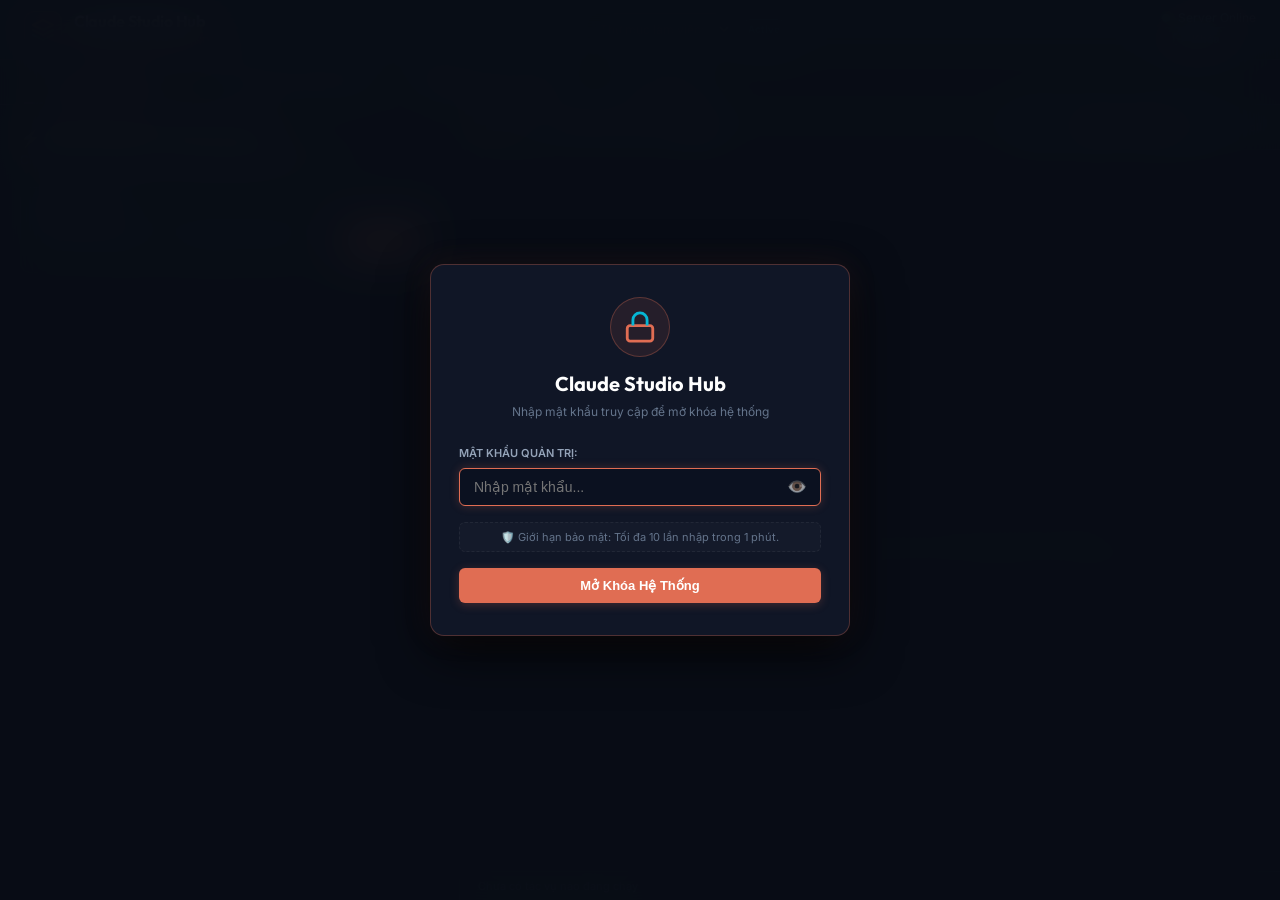
==== templates/index.html @ b56a55cb "feat: initial commit for Claude Studio Hub (Python Warp Web Claude)" ====
<!DOCTYPE html>
<html lang="vi">
<head>
  <meta charset="UTF-8">
  <meta name="viewport" content="width=device-width, initial-scale=1.0">
  <title>Claude SEO & Blog Commander</title>
  <!-- Google Fonts -->
  <link rel="preconnect" href="https://fonts.googleapis.com">
  <link rel="preconnect" href="https://fonts.gstatic.com" crossorigin>
  <link href="https://fonts.googleapis.com/css2?family=Inter:wght@300;400;500;600;700&family=JetBrains+Mono:wght@400;500;600&family=Outfit:wght@500;600;700;800&display=swap" rel="stylesheet">
  <!-- xterm.js CSS -->
  <link rel="stylesheet" href="/static/lib/xterm.css">
  <!-- Main Stylesheet -->
  <link rel="stylesheet" href="/static/styles.css">
</head>
<body>
  <!-- Fullscreen Login Security Overlay -->
  <div id="login-overlay" class="login-overlay">
    <div class="login-card">
      <div class="login-header">
        <div class="login-icon">
          <svg width="34" height="34" viewBox="0 0 24 24" fill="none" stroke="currentColor" stroke-width="2">
            <rect x="3" y="11" width="18" height="11" rx="2" ry="2" stroke="#E06D53"/>
            <path d="M7 11V7a5 5 0 0 1 10 0v4" stroke="#06B6D4"/>
          </svg>
        </div>
        <h2 class="login-title">Claude Studio Hub</h2>
        <p class="login-subtitle">Nhập mật khẩu truy cập để mở khóa hệ thống</p>
      </div>

      <form id="login-form" class="login-form">
        <div class="login-input-group">
          <label for="login-password">Mật khẩu quản trị:</label>
          <div class="password-wrapper">
            <input type="password" id="login-password" placeholder="Nhập mật khẩu..." autocomplete="current-password" required autofocus />
            <button type="button" id="btn-toggle-pwd" class="btn-toggle-pwd" title="Hiện/Ẩn mật khẩu">👁️</button>
          </div>
        </div>

        <div id="login-error-msg" class="login-error-msg" style="display: none;"></div>

        <div class="login-rate-notice">
          🛡️ Giới hạn bảo mật: Tối đa 10 lần nhập trong 1 phút.
        </div>

        <button type="submit" id="btn-submit-login" class="btn btn-primary btn-block">
          <span>Mở Khóa Hệ Thống</span>
        </button>
      </form>
    </div>
  </div>

  <div class="app-layout">
    <!-- Top Navigation Bar -->
    <header class="navbar">
      <div class="nav-brand">
        <div class="brand-icon">
          <svg width="24" height="24" viewBox="0 0 24 24" fill="none" xmlns="http://www.w3.org/2000/svg">
            <path d="M12 2L2 7L12 12L22 7L12 2Z" stroke="#E06D53" stroke-width="2" stroke-linecap="round" stroke-linejoin="round"/>
            <path d="M2 17L12 22L22 17" stroke="#06B6D4" stroke-width="2" stroke-linecap="round" stroke-linejoin="round"/>
            <path d="M2 12L12 17L22 12" stroke="#E06D53" stroke-width="2" stroke-linecap="round" stroke-linejoin="round"/>
          </svg>
        </div>
        <div class="brand-text">
          <span class="brand-title">Claude Studio Hub</span>
          <span class="brand-subtitle">SEO & Blog Commander</span>
        </div>
      </div>

      <div class="nav-center">
        <!-- Directory Selector -->
        <div class="cwd-selector-wrapper">
          <span class="cwd-label">Thư mục làm việc:</span>
          <select id="cwd-select" class="cwd-dropdown" title="Chọn thư mục dự án">
            <!-- Populated dynamically -->
          </select>
          <span id="cwd-badge" class="cwd-badge">Active</span>
        </div>
      </div>

      <div class="nav-right">
        <!-- Server Connection Pulse -->
        <div class="status-indicator">
          <span class="pulse-dot"></span>
          <span class="status-text">Server Online</span>
        </div>
        <button id="btn-logout" class="btn btn-sm btn-secondary" title="Đăng xuất tài khoản">
          <svg width="14" height="14" viewBox="0 0 24 24" fill="none" stroke="currentColor" stroke-width="2">
            <path d="M9 21H5a2 2 0 0 1-2-2V5a2 2 0 0 1 2-2h4"></path>
            <polyline points="16 17 21 12 16 7"></polyline>
            <line x1="21" y1="12" x2="9" y2="12"></line>
          </svg>
          <span>Khóa</span>
        </button>
      </div>
    </header>

    <!-- Main Navigation Tabs -->
    <div class="tabs-header">
      <button class="tab-btn active" data-tab="tab-runner">
        <svg width="18" height="18" viewBox="0 0 24 24" fill="none" stroke="currentColor" stroke-width="2"><polygon points="13 2 3 14 12 14 11 22 21 10 12 10 13 2"></polygon></svg>
        <span>Command Hub</span>
      </button>
      <button class="tab-btn" data-tab="tab-terminal">
        <svg width="18" height="18" viewBox="0 0 24 24" fill="none" stroke="currentColor" stroke-width="2"><polyline points="4 17 10 11 4 5"></polyline><line x1="12" y1="19" x2="20" y2="19"></line></svg>
        <span>Interactive Terminal (PTY)</span>
      </button>
      <button class="tab-btn" data-tab="tab-reports">
        <svg width="18" height="18" viewBox="0 0 24 24" fill="none" stroke="currentColor" stroke-width="2"><path d="M14 2H6a2 2 0 0 0-2 2v16a2 2 0 0 0 2 2h12a2 2 0 0 0 2-2V8z"></path><polyline points="14 2 14 8 20 8"></polyline><line x1="16" y1="13" x2="8" y2="13"></line><line x1="16" y1="17" x2="8" y2="17"></line><polyline points="10 9 9 9 8 9"></polyline></svg>
        <span>Reports & Documents</span>
      </button>
      <button class="tab-btn" data-tab="tab-logs">
        <svg width="18" height="18" viewBox="0 0 24 24" fill="none" stroke="currentColor" stroke-width="2"><path d="M21 15v4a2 2 0 0 1-2 2H5a2 2 0 0 1-2-2v-4"></path><polyline points="7 10 12 15 17 10"></polyline><line x1="12" y1="15" x2="12" y2="3"></line></svg>
        <span>In/Out Logs</span>
      </button>
    </div>

    <!-- Main Workspace Views -->
    <main class="main-content">
      <!-- TAB 1: COMMAND RUNNER & PRESETS -->
      <section id="tab-runner" class="tab-pane active">
        <div class="runner-grid">
          <!-- Left Column: Presets & Custom Command -->
          <div class="presets-panel">
            <div class="panel-header">
              <h3>⚡ Quick Presets (1-Click Actions)</h3>
              <p>Chọn các tác vụ định sẵn cho Claude SEO & Claude Blog</p>
            </div>

            <!-- Custom Command Input -->
            <div class="custom-command-card">
              <label for="custom-cmd-input" class="card-label">Gõ lệnh tùy ý:</label>
              <div class="custom-input-group">
                <input type="text" id="custom-cmd-input" placeholder="Ví dụ: claude -p '/seo:audit https://...' hoặc python3 scripts/..." />
                <button id="btn-run-custom" class="btn btn-primary">
                  <svg width="16" height="16" viewBox="0 0 24 24" fill="none" stroke="currentColor" stroke-width="2"><polygon points="5 3 19 12 5 21 5 3"></polygon></svg>
                  <span>Chạy</span>
                </button>
              </div>
            </div>

            <!-- Presets Accordion / Container -->
            <div id="presets-container" class="presets-container">
              <!-- Populated by JavaScript -->
            </div>
          </div>

          <!-- Right Column: Live Output Console -->
          <div class="console-panel">
            <div class="console-header">
              <div class="console-title">
                <span class="terminal-dot red"></span>
                <span class="terminal-dot yellow"></span>
                <span class="terminal-dot green"></span>
                <span class="console-label">Live Output Console</span>
                <span id="task-status-badge" class="badge badge-idle">IDLE</span>
              </div>
              <div class="console-actions">
                <span id="task-timer" class="task-timer">00:00</span>
                <button id="btn-cancel-task" class="btn btn-sm btn-danger" style="display:none;">Dừng Task</button>
                <button id="btn-copy-console" class="btn btn-sm btn-secondary" title="Sao chép toàn bộ">Copy</button>
                <button id="btn-clear-console" class="btn btn-sm btn-secondary" title="Xóa màn hình">Clear</button>
                <label class="toggle-scroll" title="Tự động cuộn theo log">
                  <input type="checkbox" id="chk-autoscroll" checked>
                  <span>Auto-scroll</span>
                </label>
              </div>
            </div>

            <div id="console-output" class="console-output">
              <div class="console-placeholder">
                <p>🚀 Hệ thống sẵn sàng. Chọn một tác vụ bên trái hoặc gõ lệnh để bắt đầu.</p>
                <p class="text-muted">Toàn bộ Input / Output sẽ được ghi tự động vào file log và hiển thị trực tiếp tại đây.</p>
              </div>
            </div>

            <div class="console-footer">
              <span id="current-task-info" class="task-info-text">Chưa có tác vụ nào đang chạy</span>
              <span id="current-log-file" class="log-file-text"></span>
            </div>
          </div>
        </div>
      </section>

      <!-- TAB 2: INTERACTIVE TERMINAL (PTY) -->
      <section id="tab-terminal" class="tab-pane">
        <div class="terminal-view-wrapper">
          <!-- Terminal Quick Toolbar -->
          <div class="terminal-toolbar">
            <div class="toolbar-group">
              <button class="btn btn-sm btn-tool" id="btn-term-claude">
                <span class="icon">✨</span> Chạy <code>claude</code>
              </button>
              <button class="btn btn-sm btn-tool" id="btn-term-seo-doc">
                <span class="icon">🩺</span> <code>/seo doctor</code>
              </button>
              <button class="btn btn-sm btn-tool" id="btn-term-seo-audit">
                <span class="icon">🔍</span> <code>/seo:audit</code>
              </button>
              <button class="btn btn-sm btn-tool" id="btn-term-blog">
                <span class="icon">📝</span> <code>/blog</code>
              </button>
            </div>
            <div class="toolbar-group">
              <button class="btn btn-sm btn-secondary" id="btn-term-copy" title="Sao chép đoạn bôi đen hoặc toàn bộ terminal">📋 Copy Text</button>
              <button class="btn btn-sm btn-danger" id="btn-term-ctrl-c" title="Gửi ngắt lệnh Ctrl+C">Ctrl+C</button>
              <button class="btn btn-sm btn-secondary" id="btn-term-clear" title="Xóa màn hình Terminal">Clear</button>
              <button class="btn btn-sm btn-secondary" id="btn-term-reconnect" title="Kết nối lại Terminal">Khởi động lại</button>
            </div>
          </div>

          <!-- xterm.js Canvas Container -->
          <div id="terminal-container" class="terminal-container"></div>
        </div>
      </section>

      <!-- TAB 3: REPORTS & DOCUMENTS -->
      <section id="tab-reports" class="tab-pane">
        <div class="reports-layout">
          <!-- Sidebar: List of Reports -->
          <div class="reports-sidebar">
            <div class="sidebar-header">
              <h4>📑 Danh sách Báo cáo</h4>
              <button id="btn-refresh-reports" class="btn btn-sm btn-secondary" title="Tải lại danh sách">Làm mới</button>
            </div>
            <div class="reports-filter">
              <input type="text" id="report-search" placeholder="Tìm theo tên file..." />
            </div>
            <div id="reports-list" class="reports-list">
              <!-- Populated by JavaScript -->
            </div>
          </div>

          <!-- Main: Markdown Document Viewer -->
          <div class="report-viewer-panel">
            <div class="report-viewer-header">
              <div class="report-meta">
                <span id="report-view-title" class="report-title">Chọn một file báo cáo để xem</span>
                <span id="report-view-path" class="report-path"></span>
              </div>
              <div class="report-actions">
                <button id="btn-toggle-raw" class="btn btn-sm btn-secondary" style="display:none;">Xem mã Markdown thô</button>
                <button id="btn-copy-report" class="btn btn-sm btn-secondary" style="display:none;">Copy nội dung</button>
              </div>
            </div>
            <div id="report-view-body" class="report-view-body">
              <div class="viewer-placeholder">
                <p>👈 Hãy chọn một báo cáo Markdown từ danh sách bên trái để đọc nội dung được định dạng chuẩn.</p>
              </div>
            </div>
          </div>
        </div>
      </section>

      <!-- TAB 4: IN/OUT LOGS -->
      <section id="tab-logs" class="tab-pane">
        <div class="logs-panel">
          <div class="logs-header">
            <div>
              <h3>📜 Lịch sử Log In/Out</h3>
              <p>Tất cả câu lệnh, phiên làm việc terminal và task chạy ngầm đều được ghi lại đầy đủ</p>
            </div>
            <div class="logs-filter-group">
              <input type="text" id="log-search-input" placeholder="Lọc theo tên log..." />
              <button id="btn-refresh-logs" class="btn btn-secondary">Làm mới</button>
            </div>
          </div>

          <div class="table-responsive">
            <table class="logs-table">
              <thead>
                <tr>
                  <th>Tên file Log</th>
                  <th>Loại phiên</th>
                  <th>Thời gian</th>
                  <th>Dung lượng</th>
                  <th style="text-align: right;">Hành động</th>
                </tr>
              </thead>
              <tbody id="logs-table-body">
                <!-- Populated by JavaScript -->
              </tbody>
            </table>
          </div>
        </div>
      </section>
    </main>
  </div>

  <!-- Modal View Full Log -->
  <div id="log-modal" class="modal-overlay">
    <div class="modal-container">
      <div class="modal-header">
        <div class="modal-title-group">
          <h4 id="modal-log-title">Chi tiết Log</h4>
          <span id="modal-log-meta" class="text-muted"></span>
        </div>
        <div class="modal-actions">
          <a id="modal-download-btn" href="#" class="btn btn-sm btn-primary" download>Tải file</a>
          <button id="modal-close-btn" class="btn btn-sm btn-secondary">Đóng</button>
        </div>
      </div>
      <div class="modal-body">
        <pre id="modal-log-content" class="log-pre-viewer"></pre>
      </div>
    </div>
  </div>

  <!-- Vendor Scripts -->
  <script src="/static/lib/xterm.js"></script>
  <script src="/static/lib/xterm-addon-fit.js"></script>
  <script src="/static/lib/marked.min.js"></script>

  <!-- Application Logic -->
  <script src="/static/app.js"></script>
</body>
</html>
---- static/lib/xterm.css ----
/**
 * Copyright (c) 2014 The xterm.js authors. All rights reserved.
 * Copyright (c) 2012-2013, Christopher Jeffrey (MIT License)
 * https://github.com/chjj/term.js
 * @license MIT
 *
 * Permission is hereby granted, free of charge, to any person obtaining a copy
 * of this software and associated documentation files (the "Software"), to deal
 * in the Software without restriction, including without limitation the rights
 * to use, copy, modify, merge, publish, distribute, sublicense, and/or sell
 * copies of the Software, and to permit persons to whom the Software is
 * furnished to do so, subject to the following conditions:
 *
 * The above copyright notice and this permission notice shall be included in
 * all copies or substantial portions of the Software.
 *
 * THE SOFTWARE IS PROVIDED "AS IS", WITHOUT WARRANTY OF ANY KIND, EXPRESS OR
 * IMPLIED, INCLUDING BUT NOT LIMITED TO THE WARRANTIES OF MERCHANTABILITY,
 * FITNESS FOR A PARTICULAR PURPOSE AND NONINFRINGEMENT. IN NO EVENT SHALL THE
 * AUTHORS OR COPYRIGHT HOLDERS BE LIABLE FOR ANY CLAIM, DAMAGES OR OTHER
 * LIABILITY, WHETHER IN AN ACTION OF CONTRACT, TORT OR OTHERWISE, ARISING FROM,
 * OUT OF OR IN CONNECTION WITH THE SOFTWARE OR THE USE OR OTHER DEALINGS IN
 * THE SOFTWARE.
 *
 * Originally forked from (with the author's permission):
 *   Fabrice Bellard's javascript vt100 for jslinux:
 *   http://bellard.org/jslinux/
 *   Copyright (c) 2011 Fabrice Bellard
 *   The original design remains. The terminal itself
 *   has been extended to include xterm CSI codes, among
 *   other features.
 */

/**
 *  Default styles for xterm.js
 */

.xterm {
    cursor: text;
    position: relative;
    user-select: none;
    -ms-user-select: none;
    -webkit-user-select: none;
}

.xterm.focus,
.xterm:focus {
    outline: none;
}

.xterm .xterm-helpers {
    position: absolute;
    top: 0;
    /**
     * The z-index of the helpers must be higher than the canvases in order for
     * IMEs to appear on top.
     */
    z-index: 5;
}

.xterm .xterm-helper-textarea {
    padding: 0;
    border: 0;
    margin: 0;
    /* Move textarea out of the screen to the far left, so that the cursor is not visible */
    position: absolute;
    opacity: 0;
    left: -9999em;
    top: 0;
    width: 0;
    height: 0;
    z-index: -5;
    /** Prevent wrapping so the IME appears against the textarea at the correct position */
    white-space: nowrap;
    overflow: hidden;
    resize: none;
}

.xterm .composition-view {
    /* TODO: Composition position got messed up somewhere */
    background: #000;
    color: #FFF;
    display: none;
    position: absolute;
    white-space: nowrap;
    z-index: 1;
}

.xterm .composition-view.active {
    display: block;
}

.xterm .xterm-viewport {
    /* On OS X this is required in order for the scroll bar to appear fully opaque */
    background-color: #000;
    overflow-y: scroll;
    cursor: default;
    position: absolute;
    right: 0;
    left: 0;
    top: 0;
    bottom: 0;
}

.xterm .xterm-screen {
    position: relative;
}

.xterm .xterm-screen canvas {
    position: absolute;
    left: 0;
    top: 0;
}

.xterm .xterm-scroll-area {
    visibility: hidden;
}

.xterm-char-measure-element {
    display: inline-block;
    visibility: hidden;
    position: absolute;
    top: 0;
    left: -9999em;
    line-height: normal;
}

.xterm.enable-mouse-events {
    /* When mouse events are enabled (eg. tmux), revert to the standard pointer cursor */
    cursor: default;
}

.xterm.xterm-cursor-pointer,
.xterm .xterm-cursor-pointer {
    cursor: pointer;
}

.xterm.column-select.focus {
    /* Column selection mode */
    cursor: crosshair;
}

.xterm .xterm-accessibility,
.xterm .xterm-message {
    position: absolute;
    left: 0;
    top: 0;
    bottom: 0;
    right: 0;
    z-index: 10;
    color: transparent;
    pointer-events: none;
}

.xterm .live-region {
    position: absolute;
    left: -9999px;
    width: 1px;
    height: 1px;
    overflow: hidden;
}

.xterm-dim {
    /* Dim should not apply to background, so the opacity of the foreground color is applied
     * explicitly in the generated class and reset to 1 here */
    opacity: 1 !important;
}

.xterm-underline-1 { text-decoration: underline; }
.xterm-underline-2 { text-decoration: double underline; }
.xterm-underline-3 { text-decoration: wavy underline; }
.xterm-underline-4 { text-decoration: dotted underline; }
.xterm-underline-5 { text-decoration: dashed underline; }

.xterm-overline {
    text-decoration: overline;
}

.xterm-overline.xterm-underline-1 { text-decoration: overline underline; }
.xterm-overline.xterm-underline-2 { text-decoration: overline double underline; }
.xterm-overline.xterm-underline-3 { text-decoration: overline wavy underline; }
.xterm-overline.xterm-underline-4 { text-decoration: overline dotted underline; }
.xterm-overline.xterm-underline-5 { text-decoration: overline dashed underline; }

.xterm-strikethrough {
    text-decoration: line-through;
}

.xterm-screen .xterm-decoration-container .xterm-decoration {
	z-index: 6;
	position: absolute;
}

.xterm-screen .xterm-decoration-container .xterm-decoration.xterm-decoration-top-layer {
	z-index: 7;
}

.xterm-decoration-overview-ruler {
    z-index: 8;
    position: absolute;
    top: 0;
    right: 0;
    pointer-events: none;
}

.xterm-decoration-top {
    z-index: 2;
    position: relative;
}
---- static/styles.css ----
/* ==========================================================================
   Claude Studio Hub - Modern Dark Cyber-Terracotta Theme
   ========================================================================== */

:root {
  --bg-primary: #090D16;
  --bg-secondary: #0F172A;
  --bg-card: rgba(17, 24, 39, 0.75);
  --bg-card-hover: rgba(30, 41, 59, 0.85);
  --bg-input: #0B1120;
  
  --border-subtle: rgba(255, 255, 255, 0.08);
  --border-focus: #E06D53;
  --border-cyan: rgba(6, 182, 212, 0.3);

  --text-main: #F1F5F9;
  --text-secondary: #94A3B8;
  --text-muted: #64748B;

  --accent-claude: #E06D53;
  --accent-claude-glow: rgba(224, 109, 83, 0.25);
  --accent-cyan: #06B6D4;
  --accent-emerald: #10B981;
  --accent-amber: #F59E0B;
  --accent-rose: #EF4444;

  --font-sans: 'Inter', -apple-system, BlinkMacSystemFont, 'Segoe UI', Roboto, sans-serif;
  --font-heading: 'Outfit', sans-serif;
  --font-mono: 'JetBrains Mono', 'Fira Code', monospace;
  --radius-sm: 6px;
  --radius-md: 10px;
  --radius-lg: 14px;
}

* {
  box-sizing: border-box;
  margin: 0;
  padding: 0;
}

body {
  background-color: var(--bg-primary);
  color: var(--text-main);
  font-family: var(--font-sans);
  font-size: 14px;
  line-height: 1.5;
  min-height: 100vh;
  overflow-x: hidden;
  background-image: 
    radial-gradient(circle at 15% 10%, rgba(224, 109, 83, 0.06) 0%, transparent 40%),
    radial-gradient(circle at 85% 85%, rgba(6, 182, 212, 0.05) 0%, transparent 45%);
}

/* Custom Scrollbar */
::-webkit-scrollbar {
  width: 7px;
  height: 7px;
}
::-webkit-scrollbar-track {
  background: rgba(0, 0, 0, 0.2);
}
::-webkit-scrollbar-thumb {
  background: rgba(255, 255, 255, 0.15);
  border-radius: 4px;
}
::-webkit-scrollbar-thumb:hover {
  background: var(--accent-claude);
}

.app-layout {
  display: flex;
  flex-direction: column;
  height: 100vh;
  overflow: hidden;
}

/* Navbar */
.navbar {
  display: flex;
  align-items: center;
  justify-content: space-between;
  padding: 10px 24px;
  background: rgba(15, 23, 42, 0.85);
  backdrop-filter: blur(16px);
  border-bottom: 1px solid var(--border-subtle);
  height: 60px;
}

.nav-brand {
  display: flex;
  align-items: center;
  gap: 12px;
}

.brand-icon {
  display: flex;
  align-items: center;
  justify-content: center;
  width: 38px;
  height: 38px;
  background: rgba(224, 109, 83, 0.1);
  border: 1px solid rgba(224, 109, 83, 0.3);
  border-radius: var(--radius-md);
}

.brand-title {
  display: block;
  font-family: var(--font-heading);
  font-size: 16px;
  font-weight: 700;
  letter-spacing: -0.02em;
  background: linear-gradient(135deg, #FFF 0%, #CBD5E1 100%);
  -webkit-background-clip: text;
  background-clip: text;
  -webkit-text-fill-color: transparent;
}

.brand-subtitle {
  display: block;
  font-size: 11px;
  color: var(--accent-claude);
  font-weight: 600;
  text-transform: uppercase;
  letter-spacing: 0.05em;
}

.nav-center {
  display: flex;
  align-items: center;
}

.cwd-selector-wrapper {
  display: flex;
  align-items: center;
  gap: 8px;
  background: var(--bg-input);
  border: 1px solid var(--border-subtle);
  padding: 5px 12px;
  border-radius: var(--radius-md);
}

.cwd-label {
  font-size: 12px;
  color: var(--text-muted);
}

.cwd-dropdown {
  background: transparent;
  color: var(--text-main);
  border: none;
  font-size: 13px;
  font-weight: 500;
  outline: none;
  cursor: pointer;
}

.cwd-dropdown option {
  background: #0F172A;
  color: #FFF;
}

.cwd-badge {
  font-size: 10px;
  padding: 2px 7px;
  border-radius: 20px;
  background: rgba(6, 182, 212, 0.15);
  color: var(--accent-cyan);
  border: 1px solid var(--border-cyan);
  font-weight: 600;
}

.status-indicator {
  display: flex;
  align-items: center;
  gap: 8px;
  font-size: 12px;
  color: var(--text-secondary);
}

.pulse-dot {
  width: 8px;
  height: 8px;
  background-color: var(--accent-emerald);
  border-radius: 50%;
  box-shadow: 0 0 10px var(--accent-emerald);
  animation: pulse 2s infinite;
}

@keyframes pulse {
  0% { transform: scale(0.95); box-shadow: 0 0 0 0 rgba(16, 185, 129, 0.7); }
  70% { transform: scale(1); box-shadow: 0 0 0 6px rgba(16, 185, 129, 0); }
  100% { transform: scale(0.95); box-shadow: 0 0 0 0 rgba(16, 185, 129, 0); }
}

/* Navigation Tabs */
.tabs-header {
  display: flex;
  background: rgba(11, 17, 32, 0.95);
  border-bottom: 1px solid var(--border-subtle);
  padding: 0 24px;
  gap: 6px;
}

.tab-btn {
  display: flex;
  align-items: center;
  gap: 8px;
  background: transparent;
  border: none;
  color: var(--text-secondary);
  padding: 12px 18px;
  font-size: 13px;
  font-weight: 500;
  cursor: pointer;
  border-bottom: 2px solid transparent;
  transition: all 0.2s ease;
}

.tab-btn:hover {
  color: var(--text-main);
  background: rgba(255, 255, 255, 0.03);
}

.tab-btn.active {
  color: var(--accent-claude);
  border-bottom-color: var(--accent-claude);
  background: rgba(224, 109, 83, 0.05);
  font-weight: 600;
}

/* Content Area */
.main-content {
  flex: 1;
  overflow: hidden;
  position: relative;
}

.tab-pane {
  display: none;
  height: 100%;
  overflow: hidden;
}

.tab-pane.active {
  display: flex;
  flex-direction: column;
}

/* ==========================================================================
   TAB 1: COMMAND RUNNER
   ========================================================================== */
.runner-grid {
  display: grid;
  grid-template-columns: 460px 1fr;
  height: 100%;
  overflow: hidden;
}

.presets-panel {
  border-right: 1px solid var(--border-subtle);
  padding: 20px;
  overflow-y: auto;
  display: flex;
  flex-direction: column;
  gap: 18px;
  background: rgba(11, 17, 32, 0.6);
}

.panel-header h3 {
  font-family: var(--font-heading);
  font-size: 17px;
  font-weight: 600;
}

.panel-header p {
  color: var(--text-muted);
  font-size: 12px;
}

/* Custom Command Box */
.custom-command-card {
  background: var(--bg-card);
  border: 1px solid var(--border-subtle);
  padding: 14px;
  border-radius: var(--radius-md);
  box-shadow: 0 4px 20px rgba(0, 0, 0, 0.2);
}

.card-label {
  display: block;
  font-size: 11px;
  font-weight: 600;
  color: var(--text-secondary);
  margin-bottom: 6px;
  text-transform: uppercase;
}

.custom-input-group {
  display: flex;
  gap: 8px;
}

.custom-input-group input {
  flex: 1;
  background: var(--bg-input);
  border: 1px solid var(--border-subtle);
  border-radius: var(--radius-sm);
  color: #FFF;
  padding: 8px 12px;
  font-family: var(--font-mono);
  font-size: 12px;
  outline: none;
}

.custom-input-group input:focus {
  border-color: var(--accent-claude);
}

/* Presets Category & Cards */
.category-block {
  margin-bottom: 14px;
}

.category-title {
  display: flex;
  align-items: center;
  gap: 8px;
  font-size: 12px;
  font-weight: 700;
  color: var(--accent-cyan);
  text-transform: uppercase;
  letter-spacing: 0.05em;
  margin-bottom: 10px;
  padding-bottom: 4px;
  border-bottom: 1px dashed rgba(255, 255, 255, 0.1);
}

.preset-card {
  background: var(--bg-card);
  border: 1px solid var(--border-subtle);
  border-radius: var(--radius-md);
  padding: 14px;
  margin-bottom: 10px;
  transition: all 0.2s ease;
}

.preset-card:hover {
  background: var(--bg-card-hover);
  border-color: rgba(224, 109, 83, 0.3);
  transform: translateY(-1px);
}

.preset-header {
  display: flex;
  justify-content: space-between;
  align-items: flex-start;
  margin-bottom: 6px;
}

.preset-title {
  font-size: 13px;
  font-weight: 600;
  color: var(--text-main);
}

.preset-desc {
  font-size: 11px;
  color: var(--text-muted);
  margin-bottom: 10px;
  line-height: 1.4;
}

.preset-cmd-preview {
  font-family: var(--font-mono);
  font-size: 11px;
  color: #CBD5E1;
  background: rgba(0, 0, 0, 0.35);
  padding: 4px 8px;
  border-radius: 4px;
  margin-bottom: 10px;
  word-break: break-all;
}

.preset-args {
  display: flex;
  flex-direction: column;
  gap: 8px;
  margin-bottom: 10px;
}

.arg-field label {
  display: block;
  font-size: 11px;
  color: var(--text-secondary);
  margin-bottom: 3px;
}

.arg-field input {
  width: 100%;
  background: var(--bg-input);
  border: 1px solid var(--border-subtle);
  border-radius: var(--radius-sm);
  color: #FFF;
  padding: 6px 10px;
  font-size: 12px;
  font-family: var(--font-mono);
  outline: none;
}

.arg-field input:focus {
  border-color: var(--accent-cyan);
}

/* Console Panel */
.console-panel {
  display: flex;
  flex-direction: column;
  height: 100%;
  background: #080D1A;
  overflow: hidden;
}

.console-header {
  display: flex;
  align-items: center;
  justify-content: space-between;
  padding: 10px 18px;
  background: #0D1424;
  border-bottom: 1px solid var(--border-subtle);
}

.console-title {
  display: flex;
  align-items: center;
  gap: 8px;
}

.terminal-dot {
  width: 10px;
  height: 10px;
  border-radius: 50%;
}
.terminal-dot.red { background: #FF5F56; }
.terminal-dot.yellow { background: #FFBD2E; }
.terminal-dot.green { background: #27C93F; }

.console-label {
  font-family: var(--font-mono);
  font-size: 12px;
  font-weight: 600;
  color: #94A3B8;
  margin-left: 4px;
}

.console-actions {
  display: flex;
  align-items: center;
  gap: 8px;
}

.task-timer {
  font-family: var(--font-mono);
  font-size: 12px;
  color: var(--accent-cyan);
  background: rgba(6, 182, 212, 0.1);
  padding: 3px 8px;
  border-radius: 4px;
}

.toggle-scroll {
  display: flex;
  align-items: center;
  gap: 5px;
  font-size: 11px;
  color: var(--text-muted);
  cursor: pointer;
}

.console-output {
  flex: 1;
  padding: 16px;
  font-family: var(--font-mono);
  font-size: 12px;
  color: #E2E8F0;
  overflow-y: auto;
  white-space: pre-wrap;
  word-break: break-all;
  line-height: 1.6;
}

.console-placeholder {
  display: flex;
  flex-direction: column;
  align-items: center;
  justify-content: center;
  height: 100%;
  color: var(--text-muted);
  text-align: center;
  gap: 8px;
}

.console-footer {
  display: flex;
  align-items: center;
  justify-content: space-between;
  padding: 6px 18px;
  background: #0B1120;
  border-top: 1px solid var(--border-subtle);
  font-size: 11px;
  color: var(--text-muted);
}

.log-file-text {
  color: var(--accent-claude);
  font-family: var(--font-mono);
}

/* ==========================================================================
   TAB 2: INTERACTIVE TERMINAL (PTY)
   ========================================================================== */
.terminal-view-wrapper {
  display: flex;
  flex-direction: column;
  height: 100%;
  background: #000;
}

.terminal-toolbar {
  display: flex;
  align-items: center;
  justify-content: space-between;
  padding: 8px 16px;
  background: #111827;
  border-bottom: 1px solid var(--border-subtle);
}

.toolbar-group {
  display: flex;
  align-items: center;
  gap: 8px;
}

.btn-tool {
  background: rgba(255, 255, 255, 0.05);
  border: 1px solid var(--border-subtle);
  color: var(--text-main);
  padding: 4px 10px;
  font-size: 12px;
  border-radius: var(--radius-sm);
  cursor: pointer;
  display: flex;
  align-items: center;
  gap: 6px;
  transition: all 0.15s ease;
}

.btn-tool:hover {
  background: rgba(224, 109, 83, 0.15);
  border-color: var(--accent-claude);
}

.btn-tool code {
  color: var(--accent-cyan);
  font-family: var(--font-mono);
}

.terminal-container {
  flex: 1;
  padding: 10px;
  overflow: hidden;
  background: #000;
}

/* ==========================================================================
   TAB 3: REPORTS & DOCUMENTS VIEWER
   ========================================================================== */
.reports-layout {
  display: grid;
  grid-template-columns: 360px 1fr;
  height: 100%;
  overflow: hidden;
}

.reports-sidebar {
  border-right: 1px solid var(--border-subtle);
  display: flex;
  flex-direction: column;
  background: rgba(11, 17, 32, 0.6);
}

.sidebar-header {
  display: flex;
  align-items: center;
  justify-content: space-between;
  padding: 16px;
  border-bottom: 1px solid var(--border-subtle);
}

.sidebar-header h4 {
  font-size: 14px;
  font-weight: 600;
}

.reports-filter {
  padding: 10px 16px;
  border-bottom: 1px solid var(--border-subtle);
}

.reports-filter input {
  width: 100%;
  background: var(--bg-input);
  border: 1px solid var(--border-subtle);
  border-radius: var(--radius-sm);
  color: #FFF;
  padding: 6px 10px;
  font-size: 12px;
  outline: none;
}

.reports-list {
  flex: 1;
  overflow-y: auto;
  padding: 10px;
}

.report-item {
  display: flex;
  flex-direction: column;
  padding: 10px 12px;
  border-radius: var(--radius-sm);
  cursor: pointer;
  border: 1px solid transparent;
  margin-bottom: 4px;
  transition: all 0.15s ease;
}

.report-item:hover {
  background: rgba(255, 255, 255, 0.04);
}

.report-item.active {
  background: rgba(224, 109, 83, 0.12);
  border-color: rgba(224, 109, 83, 0.4);
}

.report-item-title {
  font-weight: 600;
  font-size: 13px;
  color: #FFF;
  word-break: break-all;
}

.report-item-meta {
  display: flex;
  justify-content: space-between;
  font-size: 11px;
  color: var(--text-muted);
  margin-top: 4px;
}

.report-viewer-panel {
  display: flex;
  flex-direction: column;
  height: 100%;
  background: #0B1120;
  overflow: hidden;
}

.report-viewer-header {
  display: flex;
  align-items: center;
  justify-content: space-between;
  padding: 12px 20px;
  background: #0F172A;
  border-bottom: 1px solid var(--border-subtle);
}

.report-title {
  font-size: 14px;
  font-weight: 600;
  color: #FFF;
  display: block;
}

.report-path {
  font-size: 11px;
  color: var(--text-muted);
  font-family: var(--font-mono);
}

.report-actions {
  display: flex;
  gap: 8px;
}

.report-view-body {
  flex: 1;
  padding: 28px 36px;
  overflow-y: auto;
  color: #CBD5E1;
  line-height: 1.7;
}

/* Markdown Typography */
.report-view-body h1, .report-view-body h2, .report-view-body h3 {
  color: #FFF;
  font-family: var(--font-heading);
  margin-top: 24px;
  margin-bottom: 12px;
}

.report-view-body h1 {
  font-size: 24px;
  border-bottom: 1px solid rgba(255, 255, 255, 0.1);
  padding-bottom: 8px;
  color: var(--accent-claude);
}

.report-view-body h2 {
  font-size: 19px;
  border-bottom: 1px dashed rgba(255, 255, 255, 0.08);
  padding-bottom: 6px;
}

.report-view-body h3 {
  font-size: 16px;
  color: var(--accent-cyan);
}

.report-view-body p {
  margin-bottom: 14px;
}

.report-view-body ul, .report-view-body ol {
  margin-left: 20px;
  margin-bottom: 14px;
}

.report-view-body li {
  margin-bottom: 4px;
}

.report-view-body table {
  width: 100%;
  border-collapse: collapse;
  margin: 16px 0;
  font-size: 13px;
}

.report-view-body th, .report-view-body td {
  border: 1px solid var(--border-subtle);
  padding: 8px 12px;
  text-align: left;
}

.report-view-body th {
  background: rgba(255, 255, 255, 0.05);
  font-weight: 600;
  color: #FFF;
}

.report-view-body pre {
  background: #000;
  padding: 14px;
  border-radius: var(--radius-sm);
  border: 1px solid var(--border-subtle);
  font-family: var(--font-mono);
  font-size: 12px;
  overflow-x: auto;
  margin: 14px 0;
}

.report-view-body code {
  font-family: var(--font-mono);
  background: rgba(255, 255, 255, 0.08);
  padding: 2px 5px;
  border-radius: 4px;
  font-size: 12px;
  color: var(--accent-cyan);
}

/* ==========================================================================
   TAB 4: IN/OUT LOGS
   ========================================================================== */
.logs-panel {
  padding: 24px;
  overflow-y: auto;
  height: 100%;
}

.logs-header {
  display: flex;
  align-items: center;
  justify-content: space-between;
  margin-bottom: 20px;
}

.logs-header h3 {
  font-family: var(--font-heading);
  font-size: 18px;
  font-weight: 700;
}

.logs-header p {
  color: var(--text-muted);
  font-size: 12px;
}

.logs-filter-group {
  display: flex;
  gap: 10px;
}

.logs-filter-group input {
  background: var(--bg-input);
  border: 1px solid var(--border-subtle);
  border-radius: var(--radius-sm);
  color: #FFF;
  padding: 7px 12px;
  font-size: 12px;
  width: 240px;
  outline: none;
}

.table-responsive {
  background: var(--bg-card);
  border: 1px solid var(--border-subtle);
  border-radius: var(--radius-md);
  overflow: hidden;
}

.logs-table {
  width: 100%;
  border-collapse: collapse;
  text-align: left;
  font-size: 13px;
}

.logs-table th {
  background: rgba(255, 255, 255, 0.03);
  padding: 12px 16px;
  font-weight: 600;
  color: var(--text-secondary);
  border-bottom: 1px solid var(--border-subtle);
}

.logs-table td {
  padding: 12px 16px;
  border-bottom: 1px solid rgba(255, 255, 255, 0.04);
  color: var(--text-main);
}

.logs-table tr:hover td {
  background: rgba(255, 255, 255, 0.02);
}

/* Buttons & Badges */
.btn {
  display: inline-flex;
  align-items: center;
  justify-content: center;
  gap: 6px;
  font-size: 12px;
  font-weight: 600;
  padding: 7px 14px;
  border-radius: var(--radius-sm);
  border: none;
  cursor: pointer;
  transition: all 0.15s ease;
  text-decoration: none;
}

.btn-primary {
  background: var(--accent-claude);
  color: #FFF;
  box-shadow: 0 2px 10px var(--accent-claude-glow);
}
.btn-primary:hover {
  background: #E87A63;
  transform: translateY(-1px);
}

.btn-secondary {
  background: rgba(255, 255, 255, 0.08);
  color: var(--text-main);
  border: 1px solid var(--border-subtle);
}
.btn-secondary:hover {
  background: rgba(255, 255, 255, 0.14);
}

.btn-danger {
  background: rgba(239, 68, 68, 0.15);
  color: #F87171;
  border: 1px solid rgba(239, 68, 68, 0.3);
}
.btn-danger:hover {
  background: var(--accent-rose);
  color: #FFF;
}

.btn-sm {
  padding: 4px 9px;
  font-size: 11px;
}

.badge {
  font-size: 10px;
  font-weight: 700;
  text-transform: uppercase;
  padding: 2px 8px;
  border-radius: 20px;
  letter-spacing: 0.03em;
}

.badge-idle {
  background: rgba(148, 163, 184, 0.15);
  color: #94A3B8;
  border: 1px solid rgba(148, 163, 184, 0.3);
}

.badge-running {
  background: rgba(245, 158, 11, 0.15);
  color: var(--accent-amber);
  border: 1px solid rgba(245, 158, 11, 0.4);
  animation: pulse 1.5s infinite;
}

.badge-completed {
  background: rgba(16, 185, 129, 0.15);
  color: var(--accent-emerald);
  border: 1px solid rgba(16, 185, 129, 0.4);
}

.badge-failed {
  background: rgba(239, 68, 68, 0.15);
  color: var(--accent-rose);
  border: 1px solid rgba(239, 68, 68, 0.4);
}

.badge-task {
  background: rgba(6, 182, 212, 0.12);
  color: var(--accent-cyan);
  border: 1px solid var(--border-cyan);
}

.badge-terminal {
  background: rgba(224, 109, 83, 0.12);
  color: var(--accent-claude);
  border: 1px solid rgba(224, 109, 83, 0.3);
}

/* Modal */
.modal-overlay {
  display: none;
  position: fixed;
  inset: 0;
  background: rgba(0, 0, 0, 0.7);
  backdrop-filter: blur(6px);
  z-index: 1000;
  align-items: center;
  justify-content: center;
}

.modal-overlay.active {
  display: flex;
}

.modal-container {
  background: #0F172A;
  border: 1px solid var(--border-subtle);
  border-radius: var(--radius-lg);
  width: 85%;
  max-width: 900px;
  height: 80vh;
  display: flex;
  flex-direction: column;
  box-shadow: 0 10px 40px rgba(0, 0, 0, 0.6);
  overflow: hidden;
}

.modal-header {
  display: flex;
  align-items: center;
  justify-content: space-between;
  padding: 16px 20px;
  border-bottom: 1px solid var(--border-subtle);
  background: #111A2E;
}

.modal-header h4 {
  font-size: 15px;
  font-weight: 600;
  color: #FFF;
}

.modal-actions {
  display: flex;
  gap: 8px;
}

.modal-body {
  flex: 1;
  padding: 16px;
  overflow: auto;
  background: #060A12;
}

.log-pre-viewer {
  font-family: var(--font-mono);
  font-size: 12px;
  color: #CBD5E1;
  white-space: pre-wrap;
  word-break: break-all;
  line-height: 1.5;
}

/* ==========================================================================
   LOGIN SECURITY OVERLAY
   ========================================================================== */
.login-overlay {
  display: none;
  position: fixed;
  inset: 0;
  background: rgba(9, 13, 22, 0.95);
  backdrop-filter: blur(20px);
  z-index: 9999;
  align-items: center;
  justify-content: center;
  animation: fadeIn 0.25s ease;
}

.login-overlay.active {
  display: flex;
}

.login-card {
  width: 90%;
  max-width: 420px;
  background: rgba(17, 24, 39, 0.95);
  border: 1px solid rgba(224, 109, 83, 0.3);
  box-shadow: 0 15px 50px rgba(0, 0, 0, 0.8), 0 0 30px rgba(224, 109, 83, 0.1);
  border-radius: var(--radius-lg);
  padding: 32px 28px;
  display: flex;
  flex-direction: column;
}

.login-header {
  text-align: center;
  margin-bottom: 24px;
}

.login-icon {
  display: inline-flex;
  align-items: center;
  justify-content: center;
  width: 60px;
  height: 60px;
  border-radius: 50%;
  background: rgba(224, 109, 83, 0.1);
  border: 1px solid rgba(224, 109, 83, 0.3);
  margin-bottom: 12px;
}

.login-title {
  font-family: var(--font-heading);
  font-size: 20px;
  font-weight: 700;
  color: #FFF;
  margin-bottom: 4px;
}

.login-subtitle {
  font-size: 12px;
  color: var(--text-muted);
}

.login-form {
  display: flex;
  flex-direction: column;
  gap: 16px;
}

.login-input-group label {
  display: block;
  font-size: 11px;
  font-weight: 600;
  text-transform: uppercase;
  color: var(--text-secondary);
  margin-bottom: 6px;
}

.password-wrapper {
  position: relative;
  display: flex;
  align-items: center;
}

.password-wrapper input {
  width: 100%;
  background: var(--bg-input);
  border: 1px solid var(--border-subtle);
  border-radius: var(--radius-sm);
  color: #FFF;
  padding: 10px 42px 10px 14px;
  font-size: 14px;
  outline: none;
  transition: all 0.2s ease;
}

.password-wrapper input:focus {
  border-color: var(--accent-claude);
  box-shadow: 0 0 10px var(--accent-claude-glow);
}

.btn-toggle-pwd {
  position: absolute;
  right: 10px;
  background: none;
  border: none;
  cursor: pointer;
  font-size: 16px;
  padding: 4px;
  opacity: 0.6;
  transition: opacity 0.15s;
}

.btn-toggle-pwd:hover {
  opacity: 1;
}

.login-error-msg {
  background: rgba(239, 68, 68, 0.15);
  border: 1px solid rgba(239, 68, 68, 0.4);
  color: #FCA5A5;
  padding: 10px 12px;
  border-radius: var(--radius-sm);
  font-size: 12px;
  line-height: 1.4;
  animation: shake 0.3s ease;
}

.login-rate-notice {
  font-size: 11px;
  color: var(--text-muted);
  text-align: center;
  background: rgba(255, 255, 255, 0.02);
  padding: 6px;
  border-radius: var(--radius-sm);
  border: 1px dashed rgba(255, 255, 255, 0.06);
}

.btn-block {
  width: 100%;
  padding: 10px 16px;
  font-size: 13px;
}

@keyframes shake {
  0%, 100% { transform: translateX(0); }
  25% { transform: translateX(-6px); }
  75% { transform: translateX(6px); }
}

@keyframes fadeIn {
  from { opacity: 0; }
  to { opacity: 1; }
}
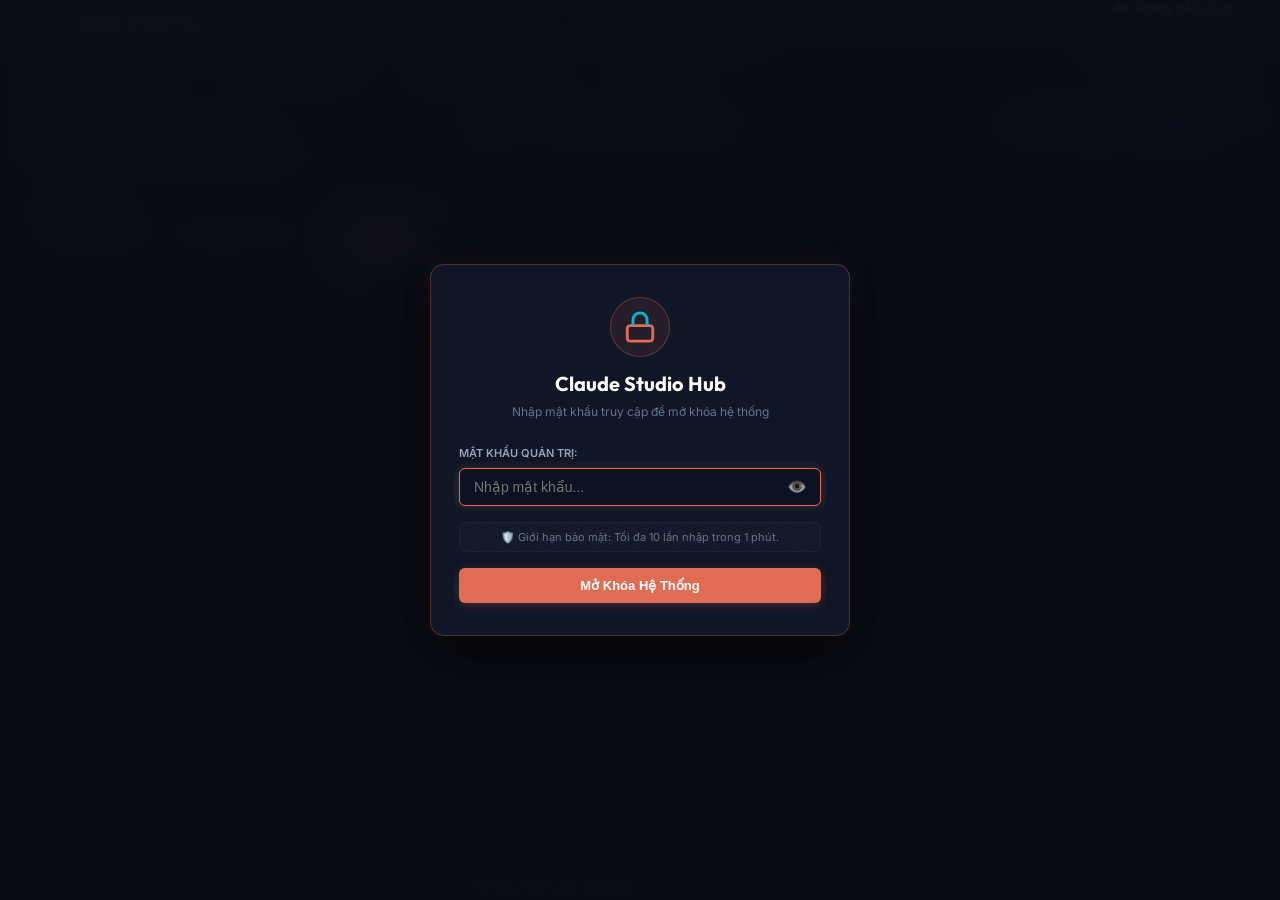
==== commit 5e890990: "feat: Add Keyword Pro & Claude Ads support, plus 25% collapsible 4-tool guide sidebar" ====
--- a/templates/index.html
+++ b/templates/index.html
@@ -79,6 +79,46 @@
       </div>
 
       <div class="nav-right">
+        <!-- Guide Selector Menu -->
+        <div class="guide-menu-container">
+          <button id="btn-guide-menu" class="btn btn-sm btn-guide" title="Xem hướng dẫn sử dụng 4 công cụ (25% màn hình)">
+            <span class="guide-btn-icon">📖</span>
+            <span class="guide-btn-text">Hướng Dẫn Lệnh</span>
+            <span class="guide-chevron">▾</span>
+          </button>
+          <div id="guide-dropdown" class="guide-dropdown" style="display: none;">
+            <div class="guide-dropdown-header">Chọn công cụ tra cứu lệnh:</div>
+            <div class="guide-dropdown-item" data-tool="seo">
+              <span class="guide-item-icon">🔍</span>
+              <div class="guide-item-text">
+                <div class="guide-item-title">Claude SEO</div>
+                <div class="guide-item-desc">Audit, Page, Technical, Schema, GEO, DataForSEO, Firecrawl</div>
+              </div>
+            </div>
+            <div class="guide-dropdown-item" data-tool="blog">
+              <span class="guide-item-icon">📝</span>
+              <div class="guide-item-text">
+                <div class="guide-item-title">Claude Blog</div>
+                <div class="guide-item-desc">Viết bài, kiểm định 5-gate, Content Brief, Topic Cluster</div>
+              </div>
+            </div>
+            <div class="guide-dropdown-item" data-tool="ads">
+              <span class="guide-item-icon">📢</span>
+              <div class="guide-item-text">
+                <div class="guide-item-title">Claude Ads</div>
+                <div class="guide-item-desc">Audit tài khoản, kế hoạch quảng cáo, Google, Meta, Ngân sách</div>
+              </div>
+            </div>
+            <div class="guide-dropdown-item" data-tool="keyword">
+              <span class="guide-item-icon">🔑</span>
+              <div class="guide-item-text">
+                <div class="guide-item-title">Keyword Pro</div>
+                <div class="guide-item-desc">Bàn làm việc nghiên cứu từ khóa, DataForSEO, API, PostgreSQL</div>
+              </div>
+            </div>
+          </div>
+        </div>
+
         <!-- Server Connection Pulse -->
         <div class="status-indicator">
           <span class="pulse-dot"></span>
@@ -97,26 +137,38 @@
 
     <!-- Main Navigation Tabs -->
     <div class="tabs-header">
-      <button class="tab-btn active" data-tab="tab-runner">
-        <svg width="18" height="18" viewBox="0 0 24 24" fill="none" stroke="currentColor" stroke-width="2"><polygon points="13 2 3 14 12 14 11 22 21 10 12 10 13 2"></polygon></svg>
-        <span>Command Hub</span>
-      </button>
-      <button class="tab-btn" data-tab="tab-terminal">
-        <svg width="18" height="18" viewBox="0 0 24 24" fill="none" stroke="currentColor" stroke-width="2"><polyline points="4 17 10 11 4 5"></polyline><line x1="12" y1="19" x2="20" y2="19"></line></svg>
-        <span>Interactive Terminal (PTY)</span>
-      </button>
-      <button class="tab-btn" data-tab="tab-reports">
-        <svg width="18" height="18" viewBox="0 0 24 24" fill="none" stroke="currentColor" stroke-width="2"><path d="M14 2H6a2 2 0 0 0-2 2v16a2 2 0 0 0 2 2h12a2 2 0 0 0 2-2V8z"></path><polyline points="14 2 14 8 20 8"></polyline><line x1="16" y1="13" x2="8" y2="13"></line><line x1="16" y1="17" x2="8" y2="17"></line><polyline points="10 9 9 9 8 9"></polyline></svg>
-        <span>Reports & Documents</span>
-      </button>
-      <button class="tab-btn" data-tab="tab-logs">
-        <svg width="18" height="18" viewBox="0 0 24 24" fill="none" stroke="currentColor" stroke-width="2"><path d="M21 15v4a2 2 0 0 1-2 2H5a2 2 0 0 1-2-2v-4"></path><polyline points="7 10 12 15 17 10"></polyline><line x1="12" y1="15" x2="12" y2="3"></line></svg>
-        <span>In/Out Logs</span>
-      </button>
+      <div class="tabs-nav-group">
+        <button class="tab-btn active" data-tab="tab-runner">
+          <svg width="18" height="18" viewBox="0 0 24 24" fill="none" stroke="currentColor" stroke-width="2"><polygon points="13 2 3 14 12 14 11 22 21 10 12 10 13 2"></polygon></svg>
+          <span>Command Hub</span>
+        </button>
+        <button class="tab-btn" data-tab="tab-terminal">
+          <svg width="18" height="18" viewBox="0 0 24 24" fill="none" stroke="currentColor" stroke-width="2"><polyline points="4 17 10 11 4 5"></polyline><line x1="12" y1="19" x2="20" y2="19"></line></svg>
+          <span>Interactive Terminal (PTY)</span>
+        </button>
+        <button class="tab-btn" data-tab="tab-reports">
+          <svg width="18" height="18" viewBox="0 0 24 24" fill="none" stroke="currentColor" stroke-width="2"><path d="M14 2H6a2 2 0 0 0-2 2v16a2 2 0 0 0 2 2h12a2 2 0 0 0 2-2V8z"></path><polyline points="14 2 14 8 20 8"></polyline><line x1="16" y1="13" x2="8" y2="13"></line><line x1="16" y1="17" x2="8" y2="17"></line><polyline points="10 9 9 9 8 9"></polyline></svg>
+          <span>Reports & Documents</span>
+        </button>
+        <button class="tab-btn" data-tab="tab-logs">
+          <svg width="18" height="18" viewBox="0 0 24 24" fill="none" stroke="currentColor" stroke-width="2"><path d="M21 15v4a2 2 0 0 1-2 2H5a2 2 0 0 1-2-2v-4"></path><polyline points="7 10 12 15 17 10"></polyline><line x1="12" y1="15" x2="12" y2="3"></line></svg>
+          <span>In/Out Logs</span>
+        </button>
+      </div>
+
+      <!-- Quick Guide Toggle in Tab Header -->
+      <div class="tabs-actions">
+        <button id="btn-toggle-guide-panel" class="btn-guide-pill" title="Bật/Tắt hướng dẫn lệnh (chiếm 25% màn hình)">
+          <span class="icon">📖</span>
+          <span>Tra cứu câu lệnh</span>
+          <span id="guide-active-badge" class="badge-guide-active" style="display: none;">Đang mở</span>
+        </button>
+      </div>
     </div>
 
-    <!-- Main Workspace Views -->
-    <main class="main-content">
+    <!-- Main Workspace Views with Collapsible 25% Guide Sidebar -->
+    <div class="workspace-wrapper">
+      <main class="main-content">
       <!-- TAB 1: COMMAND RUNNER & PRESETS -->
       <section id="tab-runner" class="tab-pane active">
         <div class="runner-grid">
@@ -195,10 +247,16 @@
                 <span class="icon">🩺</span> <code>/seo doctor</code>
               </button>
               <button class="btn btn-sm btn-tool" id="btn-term-seo-audit">
-                <span class="icon">🔍</span> <code>/seo:audit</code>
+                <span class="icon">🔍</span> <code>/seo audit</code>
               </button>
               <button class="btn btn-sm btn-tool" id="btn-term-blog">
                 <span class="icon">📝</span> <code>/blog</code>
+              </button>
+              <button class="btn btn-sm btn-tool" id="btn-term-ads">
+                <span class="icon">📢</span> <code>/ads</code>
+              </button>
+              <button class="btn btn-sm btn-tool" id="btn-term-kwp">
+                <span class="icon">🔑</span> <code>keywordpro</code>
               </button>
             </div>
             <div class="toolbar-group">
@@ -285,7 +343,47 @@
         </div>
       </section>
     </main>
-  </div>
+
+    <!-- Right 25% Guide Sidebar Panel (Hidden by default, shown when tool is selected) -->
+    <aside id="guide-sidebar" class="guide-sidebar" style="display: none;">
+      <div class="guide-sidebar-header">
+        <div class="guide-header-title">
+          <span id="guide-tool-icon" class="guide-tool-icon">🔍</span>
+          <div class="guide-header-text">
+            <h3 id="guide-tool-name" class="guide-tool-name">Claude SEO</h3>
+            <span id="guide-tool-badge" class="badge-guide-tag">26 Commands</span>
+          </div>
+        </div>
+        <button id="btn-close-guide" class="btn-icon-close" title="Đóng bảng hướng dẫn">✕</button>
+      </div>
+
+      <div class="guide-selector-pills">
+        <button class="guide-pill active" data-tool="seo">🔍 Claude SEO</button>
+        <button class="guide-pill" data-tool="blog">📝 Claude Blog</button>
+        <button class="guide-pill" data-tool="ads">📢 Claude Ads</button>
+        <button class="guide-pill" data-tool="keyword">🔑 Keyword Pro</button>
+      </div>
+
+      <div class="guide-search-box">
+        <span class="search-icon">🔍</span>
+        <input type="text" id="guide-search-input" placeholder="Tìm câu lệnh, giải thích..." />
+        <button id="btn-clear-guide-search" class="btn-clear-search" style="display: none;">✕</button>
+      </div>
+
+      <div class="guide-summary-card" id="guide-tool-summary">
+        <!-- Populated by JS -->
+      </div>
+
+      <div id="guide-commands-list" class="guide-commands-list">
+        <!-- Populated dynamically by JS -->
+      </div>
+
+      <div class="guide-sidebar-footer">
+        <span class="guide-footer-tip">💡 Bấm <strong>⚡ Chèn</strong> để đưa lệnh vào ô chạy, hoặc <strong>📋 Copy</strong></span>
+      </div>
+    </aside>
+  </div> <!-- Close .workspace-wrapper -->
+  </div> <!-- Close .app-layout -->
 
   <!-- Modal View Full Log -->
   <div id="log-modal" class="modal-overlay">
--- a/static/styles.css
+++ b/static/styles.css
@@ -195,10 +195,23 @@
 /* Navigation Tabs */
 .tabs-header {
   display: flex;
+  align-items: center;
+  justify-content: space-between;
   background: rgba(11, 17, 32, 0.95);
   border-bottom: 1px solid var(--border-subtle);
-  padding: 0 24px;
+  padding: 0 20px;
+  gap: 12px;
+}
+
+.tabs-nav-group {
+  display: flex;
   gap: 6px;
+}
+
+.tabs-actions {
+  display: flex;
+  align-items: center;
+  gap: 10px;
 }
 
 .tab-btn {
@@ -228,11 +241,22 @@
   font-weight: 600;
 }
 
-/* Content Area */
+/* Workspace Wrapper & Main Content */
+.workspace-wrapper {
+  display: flex;
+  flex: 1;
+  height: calc(100vh - 105px);
+  overflow: hidden;
+  position: relative;
+}
+
 .main-content {
   flex: 1;
+  min-width: 0;
+  height: 100%;
   overflow: hidden;
   position: relative;
+  transition: width 0.25s cubic-bezier(0.16, 1, 0.3, 1);
 }
 
 .tab-pane {
@@ -1168,3 +1192,477 @@
   to { opacity: 1; }
 }
 
+/* ==========================================================================
+   Tool Guide Menu & Right 25% Sidebar
+   ========================================================================== */
+
+/* Navbar Guide Dropdown */
+.guide-menu-container {
+  position: relative;
+  display: inline-block;
+}
+
+.btn-guide {
+  display: flex;
+  align-items: center;
+  gap: 6px;
+  background: linear-gradient(135deg, rgba(224, 109, 83, 0.15) 0%, rgba(6, 182, 212, 0.15) 100%);
+  border: 1px solid rgba(224, 109, 83, 0.35);
+  color: var(--text-main);
+  padding: 6px 12px;
+  border-radius: var(--radius-md);
+  font-size: 12px;
+  font-weight: 600;
+  cursor: pointer;
+  transition: all 0.2s cubic-bezier(0.16, 1, 0.3, 1);
+}
+
+.btn-guide:hover {
+  background: linear-gradient(135deg, rgba(224, 109, 83, 0.25) 0%, rgba(6, 182, 212, 0.25) 100%);
+  border-color: var(--accent-claude);
+  box-shadow: 0 0 12px var(--accent-claude-glow);
+  transform: translateY(-1px);
+}
+
+.guide-chevron {
+  font-size: 11px;
+  opacity: 0.7;
+  transition: transform 0.2s ease;
+}
+
+.guide-menu-container.open .guide-chevron {
+  transform: rotate(180deg);
+}
+
+.guide-dropdown {
+  position: absolute;
+  top: calc(100% + 8px);
+  right: 0;
+  width: 320px;
+  background: rgba(15, 23, 42, 0.96);
+  backdrop-filter: blur(20px);
+  border: 1px solid rgba(255, 255, 255, 0.12);
+  border-radius: var(--radius-lg);
+  padding: 8px;
+  box-shadow: 0 16px 36px rgba(0, 0, 0, 0.5);
+  z-index: 100;
+  animation: fadeIn 0.15s ease;
+}
+
+.guide-dropdown-header {
+  font-size: 11px;
+  text-transform: uppercase;
+  letter-spacing: 0.05em;
+  color: var(--text-muted);
+  padding: 6px 10px 8px;
+  border-bottom: 1px solid var(--border-subtle);
+  margin-bottom: 6px;
+  font-weight: 600;
+}
+
+.guide-dropdown-item {
+  display: flex;
+  align-items: flex-start;
+  gap: 10px;
+  padding: 10px;
+  border-radius: var(--radius-md);
+  cursor: pointer;
+  transition: all 0.15s ease;
+}
+
+.guide-dropdown-item:hover {
+  background: rgba(255, 255, 255, 0.06);
+  border: 1px solid rgba(224, 109, 83, 0.25);
+  transform: translateX(3px);
+}
+
+.guide-dropdown-item.active {
+  background: rgba(224, 109, 83, 0.15);
+  border: 1px solid rgba(224, 109, 83, 0.4);
+}
+
+.guide-item-icon {
+  font-size: 20px;
+  line-height: 1;
+  padding: 4px;
+  background: rgba(255, 255, 255, 0.04);
+  border-radius: var(--radius-sm);
+}
+
+.guide-item-title {
+  font-size: 13px;
+  font-weight: 600;
+  color: var(--text-main);
+  margin-bottom: 2px;
+}
+
+.guide-item-desc {
+  font-size: 11px;
+  color: var(--text-muted);
+  line-height: 1.35;
+}
+
+/* Tabs Header Guide Pill */
+.btn-guide-pill {
+  display: flex;
+  align-items: center;
+  gap: 6px;
+  background: rgba(255, 255, 255, 0.05);
+  border: 1px solid var(--border-subtle);
+  color: var(--text-secondary);
+  padding: 5px 12px;
+  border-radius: 20px;
+  font-size: 12px;
+  font-weight: 500;
+  cursor: pointer;
+  transition: all 0.2s ease;
+}
+
+.btn-guide-pill:hover,
+.btn-guide-pill.active {
+  background: rgba(224, 109, 83, 0.15);
+  border-color: var(--accent-claude);
+  color: var(--text-main);
+}
+
+.badge-guide-active {
+  background: var(--accent-claude);
+  color: #FFF;
+  font-size: 10px;
+  font-weight: 700;
+  padding: 1px 6px;
+  border-radius: 10px;
+}
+
+/* Right 25% Sidebar Guide Panel */
+.guide-sidebar {
+  width: 25%;
+  min-width: 320px;
+  max-width: 480px;
+  height: 100%;
+  background: rgba(13, 20, 36, 0.97);
+  backdrop-filter: blur(24px);
+  border-left: 1px solid rgba(255, 255, 255, 0.1);
+  display: flex;
+  flex-direction: column;
+  overflow: hidden;
+  position: relative;
+  z-index: 30;
+  box-shadow: -8px 0 24px rgba(0, 0, 0, 0.35);
+  animation: slideInRight 0.25s cubic-bezier(0.16, 1, 0.3, 1);
+  transition: width 0.25s ease;
+}
+
+@keyframes slideInRight {
+  from {
+    transform: translateX(100%);
+    opacity: 0;
+  }
+  to {
+    transform: translateX(0);
+    opacity: 1;
+  }
+}
+
+.guide-sidebar-header {
+  display: flex;
+  align-items: center;
+  justify-content: space-between;
+  padding: 14px 16px;
+  background: rgba(15, 23, 42, 0.8);
+  border-bottom: 1px solid var(--border-subtle);
+}
+
+.guide-header-title {
+  display: flex;
+  align-items: center;
+  gap: 10px;
+}
+
+.guide-tool-icon {
+  font-size: 24px;
+  display: flex;
+  align-items: center;
+  justify-content: center;
+  width: 38px;
+  height: 38px;
+  background: rgba(224, 109, 83, 0.12);
+  border: 1px solid rgba(224, 109, 83, 0.3);
+  border-radius: var(--radius-md);
+}
+
+.guide-tool-name {
+  font-family: var(--font-heading);
+  font-size: 15px;
+  font-weight: 700;
+  color: var(--text-main);
+  line-height: 1.2;
+}
+
+.badge-guide-tag {
+  display: inline-block;
+  font-size: 10px;
+  font-weight: 600;
+  padding: 2px 7px;
+  border-radius: 12px;
+  background: rgba(6, 182, 212, 0.15);
+  color: var(--accent-cyan);
+  border: 1px solid rgba(6, 182, 212, 0.3);
+  margin-top: 2px;
+}
+
+.btn-icon-close {
+  display: flex;
+  align-items: center;
+  justify-content: center;
+  width: 28px;
+  height: 28px;
+  background: rgba(255, 255, 255, 0.05);
+  border: 1px solid var(--border-subtle);
+  border-radius: var(--radius-sm);
+  color: var(--text-secondary);
+  font-size: 13px;
+  cursor: pointer;
+  transition: all 0.15s ease;
+}
+
+.btn-icon-close:hover {
+  background: rgba(239, 68, 68, 0.2);
+  border-color: var(--accent-rose);
+  color: #FFF;
+}
+
+/* Tool Selector Pills */
+.guide-selector-pills {
+  display: flex;
+  gap: 6px;
+  padding: 10px 14px;
+  background: rgba(11, 17, 32, 0.7);
+  border-bottom: 1px solid var(--border-subtle);
+  overflow-x: auto;
+  white-space: nowrap;
+}
+
+.guide-pill {
+  padding: 5px 10px;
+  font-size: 11px;
+  font-weight: 600;
+  border-radius: 16px;
+  background: rgba(255, 255, 255, 0.04);
+  border: 1px solid var(--border-subtle);
+  color: var(--text-secondary);
+  cursor: pointer;
+  transition: all 0.15s ease;
+}
+
+.guide-pill:hover {
+  background: rgba(255, 255, 255, 0.08);
+  color: var(--text-main);
+}
+
+.guide-pill.active {
+  background: linear-gradient(135deg, var(--accent-claude) 0%, #D45B3F 100%);
+  border-color: var(--accent-claude);
+  color: #FFF;
+  box-shadow: 0 2px 8px var(--accent-claude-glow);
+}
+
+/* Search Box */
+.guide-search-box {
+  display: flex;
+  align-items: center;
+  gap: 8px;
+  padding: 10px 14px;
+  background: rgba(0, 0, 0, 0.2);
+  border-bottom: 1px solid var(--border-subtle);
+  position: relative;
+}
+
+.guide-search-box .search-icon {
+  font-size: 12px;
+  opacity: 0.6;
+}
+
+.guide-search-box input {
+  flex: 1;
+  background: var(--bg-input);
+  border: 1px solid var(--border-subtle);
+  border-radius: var(--radius-sm);
+  padding: 6px 10px;
+  color: var(--text-main);
+  font-size: 12px;
+  outline: none;
+  transition: border-color 0.15s ease;
+}
+
+.guide-search-box input:focus {
+  border-color: var(--accent-claude);
+}
+
+.btn-clear-search {
+  background: transparent;
+  border: none;
+  color: var(--text-muted);
+  cursor: pointer;
+  font-size: 12px;
+  padding: 4px;
+}
+
+.btn-clear-search:hover {
+  color: var(--text-main);
+}
+
+/* Summary Card */
+.guide-summary-card {
+  padding: 10px 14px;
+  background: rgba(224, 109, 83, 0.05);
+  border-bottom: 1px solid var(--border-subtle);
+  font-size: 11.5px;
+  color: var(--text-secondary);
+  line-height: 1.45;
+}
+
+/* Command List Container */
+.guide-commands-list {
+  flex: 1;
+  overflow-y: auto;
+  padding: 12px 14px;
+  display: flex;
+  flex-direction: column;
+  gap: 12px;
+}
+
+/* Command Card */
+.guide-cmd-card {
+  background: rgba(17, 24, 39, 0.65);
+  border: 1px solid rgba(255, 255, 255, 0.08);
+  border-radius: var(--radius-md);
+  padding: 12px;
+  transition: all 0.2s cubic-bezier(0.16, 1, 0.3, 1);
+  display: flex;
+  flex-direction: column;
+  gap: 8px;
+}
+
+.guide-cmd-card:hover {
+  background: rgba(30, 41, 59, 0.85);
+  border-color: rgba(224, 109, 83, 0.4);
+  box-shadow: 0 4px 16px rgba(0, 0, 0, 0.3);
+  transform: translateY(-1px);
+}
+
+.guide-cmd-meta {
+  display: flex;
+  align-items: center;
+  justify-content: space-between;
+}
+
+.guide-cmd-cat {
+  font-size: 10px;
+  font-weight: 700;
+  text-transform: uppercase;
+  letter-spacing: 0.04em;
+  color: var(--accent-cyan);
+  background: rgba(6, 182, 212, 0.1);
+  padding: 2px 6px;
+  border-radius: 4px;
+}
+
+.guide-cmd-actions {
+  display: flex;
+  gap: 6px;
+}
+
+.btn-cmd-action {
+  background: rgba(255, 255, 255, 0.06);
+  border: 1px solid var(--border-subtle);
+  color: var(--text-secondary);
+  border-radius: var(--radius-sm);
+  padding: 3px 8px;
+  font-size: 11px;
+  cursor: pointer;
+  display: flex;
+  align-items: center;
+  gap: 4px;
+  transition: all 0.15s ease;
+}
+
+.btn-cmd-action:hover {
+  background: rgba(224, 109, 83, 0.2);
+  border-color: var(--accent-claude);
+  color: var(--text-main);
+}
+
+.btn-cmd-action.btn-insert:hover {
+  background: rgba(16, 185, 129, 0.2);
+  border-color: var(--accent-emerald);
+}
+
+.guide-cmd-syntax {
+  background: #060911;
+  border: 1px solid rgba(255, 255, 255, 0.06);
+  border-radius: var(--radius-sm);
+  padding: 7px 10px;
+  font-family: var(--font-mono);
+  font-size: 11.5px;
+  color: #38BDF8;
+  word-break: break-all;
+  user-select: all;
+}
+
+.guide-cmd-syntax .cmd-prefix {
+  color: var(--accent-claude);
+  font-weight: 700;
+}
+
+.guide-cmd-syntax .cmd-arg {
+  color: #A7F3D0;
+}
+
+.guide-cmd-desc {
+  font-size: 12px;
+  color: var(--text-main);
+  line-height: 1.45;
+}
+
+.guide-cmd-example {
+  font-size: 11px;
+  color: var(--text-muted);
+  border-left: 2px solid rgba(255, 255, 255, 0.1);
+  padding-left: 8px;
+  font-style: italic;
+}
+
+.guide-empty-state {
+  text-align: center;
+  padding: 40px 20px;
+  color: var(--text-muted);
+  font-size: 13px;
+}
+
+/* Sidebar Footer */
+.guide-sidebar-footer {
+  padding: 10px 14px;
+  background: rgba(11, 17, 32, 0.95);
+  border-top: 1px solid var(--border-subtle);
+  font-size: 11px;
+  color: var(--text-muted);
+  text-align: center;
+}
+
+.guide-footer-tip strong {
+  color: var(--text-secondary);
+}
+
+/* Responsive adjustment for screens <= 1100px */
+@media (max-width: 1100px) {
+  .guide-sidebar {
+    width: 320px;
+    position: absolute;
+    right: 0;
+    top: 0;
+    bottom: 0;
+  }
+}
+
+
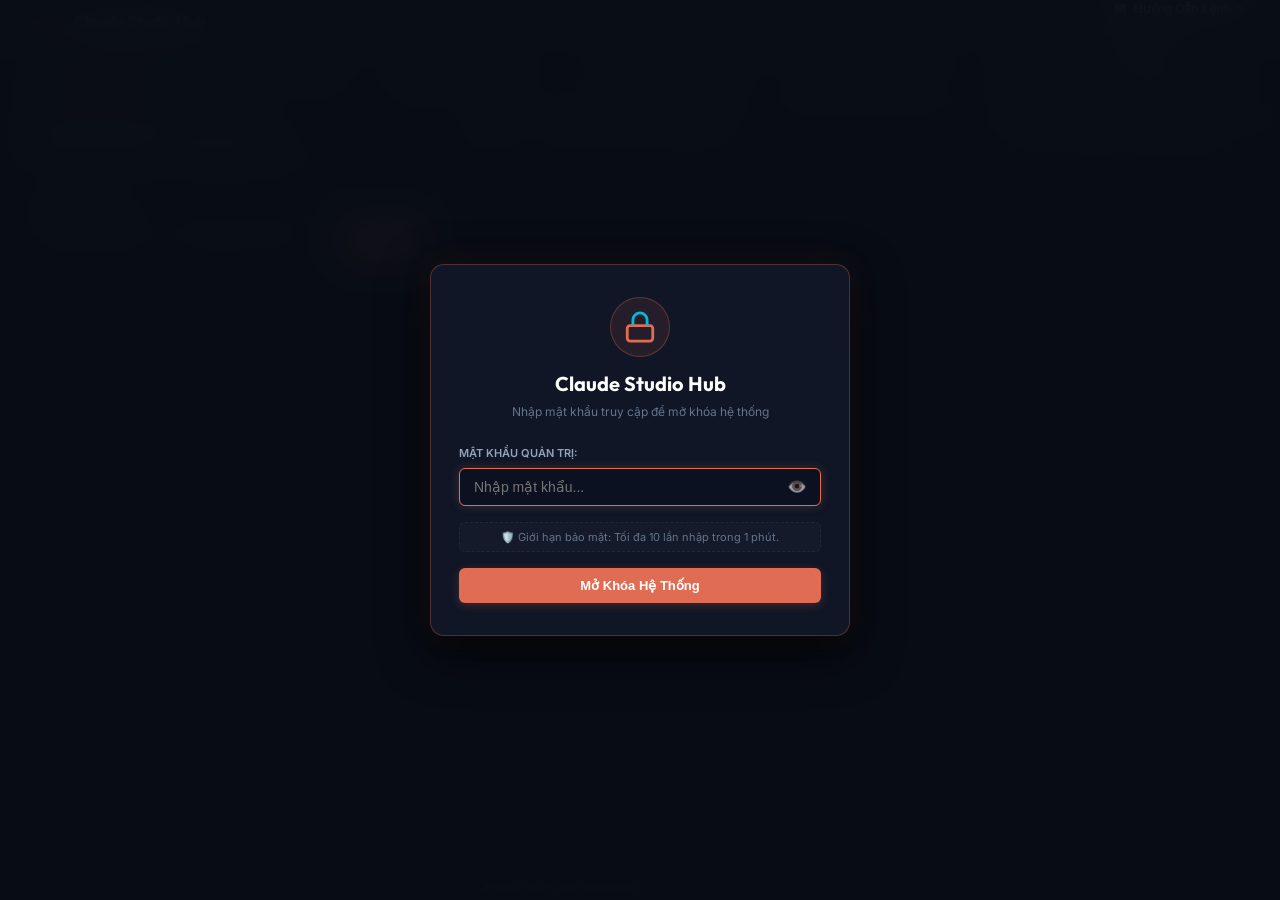
==== commit b879a678: "feat: integrate EEAT Studio GUI and Multi-Agent Engine (Claude, Gemini, GPT Code)" ====
--- a/templates/index.html
+++ b/templates/index.html
@@ -142,6 +142,14 @@
           <svg width="18" height="18" viewBox="0 0 24 24" fill="none" stroke="currentColor" stroke-width="2"><polygon points="13 2 3 14 12 14 11 22 21 10 12 10 13 2"></polygon></svg>
           <span>Command Hub</span>
         </button>
+        <button class="tab-btn" data-tab="tab-eeat-studio" id="nav-tab-eeat">
+          <svg width="18" height="18" viewBox="0 0 24 24" fill="none" stroke="currentColor" stroke-width="2"><path d="M12 2l3.09 6.26L22 9.27l-5 4.87 1.18 6.88L12 17.77l-6.18 3.25L7 14.14 2 9.27l6.91-1.01L12 2z"></path></svg>
+          <span>🎯 EEAT Studio (GUI)</span>
+        </button>
+        <button class="tab-btn" data-tab="tab-agents" id="nav-tab-agents">
+          <svg width="18" height="18" viewBox="0 0 24 24" fill="none" stroke="currentColor" stroke-width="2"><circle cx="12" cy="12" r="3"></circle><path d="M19.4 15a1.65 1.65 0 0 0 .33 1.82l.06.06a2 2 0 0 1 0 2.83 2 2 0 0 1-2.83 0l-.06-.06a1.65 1.65 0 0 0-1.82-.33 1.65 1.65 0 0 0-1 1.51V21a2 2 0 0 1-2 2 2 2 0 0 1-2-2v-.09A1.65 1.65 0 0 0 9 19.4a1.65 1.65 0 0 0-1.82.33l-.06.06a2 2 0 0 1-2.83 0 2 2 0 0 1 0-2.83l.06-.06a1.65 1.65 0 0 0 .33-1.82 1.65 1.65 0 0 0-1.51-1H3a2 2 0 0 1-2-2 2 2 0 0 1 2-2h.09A1.65 1.65 0 0 0 4.6 9a1.65 1.65 0 0 0-.33-1.82l-.06-.06a2 2 0 0 1 0-2.83 2 2 0 0 1 2.83 0l.06.06a1.65 1.65 0 0 0 1.82.33H9a1.65 1.65 0 0 0 1-1.51V3a2 2 0 0 1 2-2 2 2 0 0 1 2 2v.09a1.65 1.65 0 0 0 1 1.51 1.65 1.65 0 0 0 1.82-.33l.06-.06a2 2 0 0 1 2.83 0 2 2 0 0 1 0 2.83l-.06.06a1.65 1.65 0 0 0-.33 1.82V9a1.65 1.65 0 0 0 1.51 1H21a2 2 0 0 1 2 2 2 2 0 0 1-2 2h-.09a1.65 1.65 0 0 0-1.51 1z"></path></svg>
+          <span>🤖 Multi-Agent Hub</span>
+        </button>
         <button class="tab-btn" data-tab="tab-terminal">
           <svg width="18" height="18" viewBox="0 0 24 24" fill="none" stroke="currentColor" stroke-width="2"><polyline points="4 17 10 11 4 5"></polyline><line x1="12" y1="19" x2="20" y2="19"></line></svg>
           <span>Interactive Terminal (PTY)</span>
@@ -229,6 +237,112 @@
             <div class="console-footer">
               <span id="current-task-info" class="task-info-text">Chưa có tác vụ nào đang chạy</span>
               <span id="current-log-file" class="log-file-text"></span>
+            </div>
+          </div>
+        </div>
+      </section>
+
+      <!-- TAB: EEAT AUDIT STUDIO (GUI CỦA APP) -->
+      <section id="tab-eeat-studio" class="tab-pane">
+        <div class="eeat-view-wrapper">
+          <!-- Studio Header & Action Bar -->
+          <div class="eeat-toolbar">
+            <div class="eeat-toolbar-left">
+              <span class="eeat-badge">✨ Live Studio GUI</span>
+              <div class="eeat-title-wrap">
+                <h3 class="eeat-toolbar-title">E-E-A-T & Content Quality Audit Studio</h3>
+                <span class="eeat-tag">Engine kiểm định chất lượng nội dung B2B & QRG 2026</span>
+              </div>
+            </div>
+            <div class="eeat-toolbar-right">
+              <button id="btn-reload-eeat" class="btn btn-sm btn-secondary" title="Tải lại giao diện Studio">
+                🔄 Tải Lại GUI
+              </button>
+              <a href="/eeat" target="_blank" class="btn btn-sm btn-outline" title="Mở trang audit trong tab trình duyệt riêng biệt">
+                ↗️ Mở Tab Mới
+              </a>
+            </div>
+          </div>
+          <!-- Embedded Frame for the EEAT Studio GUI -->
+          <div class="eeat-frame-container">
+            <iframe id="eeat-iframe" src="/eeat" title="EEAT Content Quality Audit Studio" class="eeat-iframe"></iframe>
+          </div>
+        </div>
+      </section>
+
+      <!-- TAB: MULTI-AGENT STUDIO (CLAUDE / GEMINI / GPT CODE) -->
+      <section id="tab-agents" class="tab-pane">
+        <div class="agents-studio-wrapper">
+          <!-- Top Card: Header & Settings Trigger -->
+          <div class="agents-header-card">
+            <div class="agents-header-info">
+              <div class="agents-title-row">
+                <span class="agents-title-icon">🤖</span>
+                <h3>Multi-Agent AI Hub</h3>
+                <span class="badge-agent-count">3 Agents Sẵn Sàng</span>
+              </div>
+              <p>Lựa chọn và phối hợp các AI Agent hàng đầu (Claude, Gemini, GPT Code) cho bài toán SEO, Audit E-E-A-T, Viết bài & Phân tích kỹ thuật.</p>
+            </div>
+            <div class="agents-header-actions">
+              <button id="btn-open-agent-settings" class="btn btn-sm btn-secondary">
+                ⚙️ Cấu Hình API Key & Models
+              </button>
+            </div>
+          </div>
+
+          <!-- 3 Agent Cards: Claude, Gemini, GPT Code -->
+          <div class="agents-grid" id="agents-cards-container">
+            <!-- Dynamically populated via JS -->
+          </div>
+
+          <!-- Interactive Agent Playground -->
+          <div class="agent-runner-card">
+            <div class="agent-runner-header">
+              <div class="agent-runner-title">
+                <span id="active-agent-badge" class="agent-active-badge">🟣 Claude Agent</span>
+                <span class="text-muted text-sm" id="active-model-display">claude-3-7-sonnet</span>
+              </div>
+              <div class="agent-quick-prompts">
+                <button class="btn btn-xs btn-pill quick-prompt-btn" data-prompt="Phân tích và cho ý kiến tối ưu về tiêu chí Experience (Trải nghiệm thực tế) theo chuẩn check_EEAT.md cho trang web dầu công nghiệp.">🔍 Audit E-E-A-T</button>
+                <button class="btn btn-xs btn-pill quick-prompt-btn" data-prompt="Lập dàn ý Content Brief kỹ thuật B2B chuẩn SEO theo công thức 4 nhịp: Ý kiến người dùng -> Lời khuyên -> Căn cứ TDS -> CTA.">📝 Dàn Ý 4 Nhịp</button>
+                <button class="btn btn-xs btn-pill quick-prompt-btn" data-prompt="Kiểm tra mã nguồn, phân tích kiến trúc module và tối ưu hóa xử lý bất đồng bộ trong Python/Node.js.">💻 Audit Code</button>
+              </div>
+            </div>
+
+            <div class="agent-input-container">
+              <textarea id="agent-prompt-input" rows="4" placeholder="Nhập câu lệnh, yêu cầu SEO hoặc nội dung văn bản cần AI Agent xử lý..."></textarea>
+              <div class="agent-input-actions">
+                <div class="agent-param-selectors">
+                  <label class="param-label">Model:
+                    <select id="agent-model-select" class="agent-select-sm"></select>
+                  </label>
+                  <label class="param-label">Nhiệt độ:
+                    <select id="agent-temp-select" class="agent-select-sm">
+                      <option value="0.2">0.2 (Chính xác / Logic)</option>
+                      <option value="0.7" selected>0.7 (Cân bằng chuẩn)</option>
+                      <option value="1.0">1.0 (Sáng tạo cao)</option>
+                    </select>
+                  </label>
+                </div>
+                <button id="btn-run-agent" class="btn btn-primary pulse-btn">
+                  <span id="agent-btn-spinner" class="btn-spinner" style="display:none;"></span>
+                  <span id="agent-btn-text">⚡ Chạy Với Agent Này</span>
+                </button>
+              </div>
+            </div>
+
+            <!-- Agent Output Box -->
+            <div class="agent-output-box">
+              <div class="agent-output-header">
+                <span class="agent-output-status" id="agent-run-status">Sẵn sàng thực thi</span>
+                <button id="btn-copy-agent-output" class="btn btn-xs btn-secondary" style="display:none;">📋 Sao chép kết quả</button>
+              </div>
+              <div id="agent-response-content" class="agent-response-content">
+                <div class="agent-placeholder">
+                  <p>🚀 Chọn Agent phía trên, nhập câu hỏi/nhiệm vụ và bấm <strong>Chạy Với Agent Này</strong>.</p>
+                  <p class="text-muted">Hệ thống sẽ kết nối trực tiếp qua API server hoặc CLI engine để trả về phân tích chuyên sâu.</p>
+                </div>
+              </div>
             </div>
           </div>
         </div>
@@ -404,6 +518,35 @@
     </div>
   </div>
 
+  <!-- Modal Agent API Configuration -->
+  <div id="agent-settings-modal" class="modal-overlay">
+    <div class="modal-container agent-modal-container">
+      <div class="modal-header">
+        <div class="modal-title-group">
+          <h4>⚙️ Cấu Hình API Key & Tham Số Multi-Agent</h4>
+          <span class="text-muted text-xs">Lưu trực tiếp vào server (config/agents_config.json)</span>
+        </div>
+        <div class="modal-actions">
+          <button id="modal-agent-close-btn" class="btn btn-sm btn-secondary">✕ Đóng</button>
+        </div>
+      </div>
+      <div class="modal-body">
+        <div id="agent-settings-tabs" class="agent-modal-tabs">
+          <!-- Populated by JS: Claude, Gemini, GPT Code tabs -->
+        </div>
+        <div id="agent-settings-form-container" class="agent-modal-form-container">
+          <!-- Form fields for active tab -->
+        </div>
+      </div>
+      <div class="modal-footer agent-modal-footer">
+        <span id="agent-save-status" class="agent-save-status-text"></span>
+        <button id="btn-save-agent-settings" class="btn btn-primary">
+          💾 Lưu Thiết Lập Agent
+        </button>
+      </div>
+    </div>
+  </div>
+
   <!-- Vendor Scripts -->
   <script src="/static/lib/xterm.js"></script>
   <script src="/static/lib/xterm-addon-fit.js"></script>
--- a/static/styles.css
+++ b/static/styles.css
@@ -1665,4 +1665,500 @@
   }
 }
 
-
+/* ==========================================================================
+   EEAT Studio Embedded GUI Styles
+   ========================================================================== */
+.eeat-view-wrapper {
+  display: flex;
+  flex-direction: column;
+  height: calc(100vh - 120px);
+  background: var(--bg-surface);
+  border: 1px solid var(--border-subtle);
+  border-radius: var(--radius-lg);
+  overflow: hidden;
+}
+
+.eeat-toolbar {
+  display: flex;
+  align-items: center;
+  justify-content: space-between;
+  padding: 12px 20px;
+  background: rgba(15, 23, 42, 0.95);
+  border-bottom: 1px solid var(--border-subtle);
+  gap: 16px;
+}
+
+.eeat-toolbar-left {
+  display: flex;
+  align-items: center;
+  gap: 12px;
+}
+
+.eeat-badge {
+  display: inline-flex;
+  align-items: center;
+  padding: 4px 10px;
+  background: linear-gradient(135deg, rgba(224, 109, 83, 0.2), rgba(6, 182, 212, 0.2));
+  border: 1px solid rgba(224, 109, 83, 0.4);
+  border-radius: 999px;
+  font-size: 11px;
+  font-weight: 700;
+  color: var(--accent-primary);
+  text-transform: uppercase;
+  letter-spacing: 0.05em;
+}
+
+.eeat-title-wrap {
+  display: flex;
+  flex-direction: column;
+}
+
+.eeat-toolbar-title {
+  margin: 0;
+  font-size: 15px;
+  font-weight: 700;
+  color: var(--text-main);
+}
+
+.eeat-tag {
+  font-size: 11px;
+  color: var(--text-muted);
+}
+
+.eeat-toolbar-right {
+  display: flex;
+  align-items: center;
+  gap: 10px;
+}
+
+.eeat-frame-container {
+  flex: 1;
+  width: 100%;
+  height: 100%;
+  position: relative;
+  background: #0B0F19;
+}
+
+.eeat-iframe {
+  width: 100%;
+  height: 100%;
+  border: none;
+  display: block;
+}
+
+/* ==========================================================================
+   Multi-Agent Studio (Claude / Gemini / GPT Code) Styles
+   ========================================================================== */
+.agents-studio-wrapper {
+  display: flex;
+  flex-direction: column;
+  gap: 20px;
+  padding-bottom: 30px;
+}
+
+.agents-header-card {
+  display: flex;
+  align-items: center;
+  justify-content: space-between;
+  padding: 18px 22px;
+  background: linear-gradient(135deg, rgba(30, 41, 59, 0.7), rgba(15, 23, 42, 0.9));
+  border: 1px solid var(--border-subtle);
+  border-radius: var(--radius-lg);
+  backdrop-filter: blur(8px);
+}
+
+.agents-title-row {
+  display: flex;
+  align-items: center;
+  gap: 10px;
+  margin-bottom: 4px;
+}
+
+.agents-title-icon {
+  font-size: 22px;
+}
+
+.agents-title-row h3 {
+  margin: 0;
+  font-size: 18px;
+  font-weight: 700;
+  color: var(--text-main);
+}
+
+.badge-agent-count {
+  display: inline-block;
+  padding: 2px 8px;
+  background: rgba(6, 182, 212, 0.15);
+  border: 1px solid rgba(6, 182, 212, 0.4);
+  border-radius: 999px;
+  font-size: 11px;
+  font-weight: 600;
+  color: var(--accent-secondary);
+}
+
+.agents-header-info p {
+  margin: 0;
+  font-size: 13px;
+  color: var(--text-secondary);
+}
+
+.agents-grid {
+  display: grid;
+  grid-template-columns: repeat(3, 1fr);
+  gap: 16px;
+}
+
+@media (max-width: 900px) {
+  .agents-grid {
+    grid-template-columns: 1fr;
+  }
+}
+
+.agent-card {
+  position: relative;
+  display: flex;
+  flex-direction: column;
+  padding: 18px;
+  background: var(--bg-surface);
+  border: 1px solid var(--border-subtle);
+  border-radius: var(--radius-lg);
+  cursor: pointer;
+  transition: all 0.2s cubic-bezier(0.16, 1, 0.3, 1);
+}
+
+.agent-card:hover {
+  transform: translateY(-2px);
+  border-color: var(--border-focus);
+  box-shadow: 0 8px 24px rgba(0, 0, 0, 0.3);
+}
+
+.agent-card.active {
+  border-color: var(--card-accent-color, var(--accent-primary));
+  box-shadow: 0 0 0 1px var(--card-accent-color, var(--accent-primary)), 0 8px 28px rgba(0, 0, 0, 0.4);
+  background: linear-gradient(180deg, rgba(30, 41, 59, 0.95), rgba(15, 23, 42, 0.95));
+}
+
+.agent-card-header {
+  display: flex;
+  align-items: center;
+  justify-content: space-between;
+  margin-bottom: 12px;
+}
+
+.agent-card-title-wrap {
+  display: flex;
+  align-items: center;
+  gap: 10px;
+}
+
+.agent-card-icon {
+  font-size: 24px;
+}
+
+.agent-card-name {
+  font-size: 15px;
+  font-weight: 700;
+  color: var(--text-main);
+  line-height: 1.2;
+}
+
+.agent-card-badge {
+  font-size: 11px;
+  color: var(--text-muted);
+}
+
+.agent-status-indicator {
+  display: flex;
+  align-items: center;
+  gap: 6px;
+  font-size: 11px;
+  font-weight: 600;
+}
+
+.agent-status-indicator.ready {
+  color: #10B981;
+}
+
+.agent-status-indicator.missing-key {
+  color: #F59E0B;
+}
+
+.agent-card-desc {
+  font-size: 12px;
+  color: var(--text-secondary);
+  line-height: 1.5;
+  margin-bottom: 14px;
+  flex: 1;
+}
+
+.agent-card-footer {
+  display: flex;
+  align-items: center;
+  justify-content: space-between;
+  padding-top: 10px;
+  border-top: 1px solid var(--border-subtle);
+  font-size: 11px;
+}
+
+.agent-model-pill {
+  padding: 3px 8px;
+  background: rgba(255, 255, 255, 0.05);
+  border: 1px solid var(--border-subtle);
+  border-radius: 4px;
+  font-family: var(--font-mono);
+  color: var(--text-main);
+}
+
+.agent-active-tag {
+  display: none;
+  font-weight: 700;
+  color: var(--card-accent-color, var(--accent-primary));
+}
+
+.agent-card.active .agent-active-tag {
+  display: inline-block;
+}
+
+/* Agent Runner Playground */
+.agent-runner-card {
+  display: flex;
+  flex-direction: column;
+  background: var(--bg-surface);
+  border: 1px solid var(--border-subtle);
+  border-radius: var(--radius-lg);
+  overflow: hidden;
+}
+
+.agent-runner-header {
+  display: flex;
+  align-items: center;
+  justify-content: space-between;
+  padding: 14px 18px;
+  background: rgba(15, 23, 42, 0.85);
+  border-bottom: 1px solid var(--border-subtle);
+  gap: 12px;
+  flex-wrap: wrap;
+}
+
+.agent-runner-title {
+  display: flex;
+  align-items: center;
+  gap: 10px;
+}
+
+.agent-active-badge {
+  display: inline-flex;
+  align-items: center;
+  padding: 4px 10px;
+  background: rgba(224, 109, 83, 0.15);
+  border: 1px solid rgba(224, 109, 83, 0.4);
+  border-radius: 999px;
+  font-size: 12px;
+  font-weight: 700;
+  color: var(--accent-primary);
+}
+
+.agent-quick-prompts {
+  display: flex;
+  align-items: center;
+  gap: 6px;
+  flex-wrap: wrap;
+}
+
+.quick-prompt-btn {
+  background: rgba(255, 255, 255, 0.04);
+  border: 1px solid var(--border-subtle);
+  color: var(--text-secondary);
+  border-radius: 999px;
+  padding: 3px 10px;
+  font-size: 11px;
+  cursor: pointer;
+  transition: all 0.15s ease;
+}
+
+.quick-prompt-btn:hover {
+  background: rgba(224, 109, 83, 0.12);
+  border-color: var(--accent-primary);
+  color: var(--text-main);
+}
+
+.agent-input-container {
+  padding: 16px 18px;
+  display: flex;
+  flex-direction: column;
+  gap: 12px;
+  border-bottom: 1px solid var(--border-subtle);
+}
+
+.agent-input-container textarea {
+  width: 100%;
+  background: var(--bg-input);
+  border: 1px solid var(--border-subtle);
+  border-radius: var(--radius-md);
+  color: var(--text-main);
+  padding: 12px;
+  font-size: 13px;
+  font-family: inherit;
+  resize: vertical;
+  line-height: 1.5;
+  transition: border-color 0.15s;
+}
+
+.agent-input-container textarea:focus {
+  outline: none;
+  border-color: var(--accent-primary);
+}
+
+.agent-input-actions {
+  display: flex;
+  align-items: center;
+  justify-content: space-between;
+  gap: 12px;
+  flex-wrap: wrap;
+}
+
+.agent-param-selectors {
+  display: flex;
+  align-items: center;
+  gap: 14px;
+}
+
+.param-label {
+  font-size: 12px;
+  color: var(--text-muted);
+  display: flex;
+  align-items: center;
+  gap: 6px;
+}
+
+.agent-select-sm {
+  background: var(--bg-input);
+  border: 1px solid var(--border-subtle);
+  border-radius: 4px;
+  color: var(--text-main);
+  padding: 4px 8px;
+  font-size: 12px;
+}
+
+.agent-output-box {
+  display: flex;
+  flex-direction: column;
+  min-height: 220px;
+}
+
+.agent-output-header {
+  display: flex;
+  align-items: center;
+  justify-content: space-between;
+  padding: 10px 18px;
+  background: rgba(11, 17, 32, 0.9);
+  border-bottom: 1px solid var(--border-subtle);
+  font-size: 12px;
+  color: var(--text-muted);
+}
+
+.agent-response-content {
+  padding: 18px;
+  font-size: 13px;
+  line-height: 1.6;
+  color: var(--text-main);
+  max-height: 500px;
+  overflow-y: auto;
+  white-space: pre-wrap;
+  word-break: break-word;
+}
+
+.agent-placeholder {
+  text-align: center;
+  padding: 40px 20px;
+  color: var(--text-muted);
+}
+
+/* Agent Settings Modal */
+.agent-modal-container {
+  max-width: 680px;
+  width: 90%;
+}
+
+.agent-modal-tabs {
+  display: flex;
+  gap: 8px;
+  margin-bottom: 16px;
+  border-bottom: 1px solid var(--border-subtle);
+  padding-bottom: 10px;
+}
+
+.agent-modal-tab-btn {
+  display: inline-flex;
+  align-items: center;
+  gap: 6px;
+  padding: 8px 14px;
+  background: transparent;
+  border: 1px solid transparent;
+  border-radius: var(--radius-md);
+  color: var(--text-muted);
+  font-size: 13px;
+  cursor: pointer;
+  transition: all 0.15s;
+}
+
+.agent-modal-tab-btn.active {
+  background: rgba(255, 255, 255, 0.08);
+  border-color: var(--border-subtle);
+  color: var(--text-main);
+  font-weight: 600;
+}
+
+.agent-modal-form-container {
+  display: flex;
+  flex-direction: column;
+  gap: 14px;
+}
+
+.agent-form-group {
+  display: flex;
+  flex-direction: column;
+  gap: 6px;
+}
+
+.agent-form-group label {
+  font-size: 12px;
+  font-weight: 600;
+  color: var(--text-secondary);
+}
+
+.agent-form-group input,
+.agent-form-group select,
+.agent-form-group textarea {
+  background: var(--bg-input);
+  border: 1px solid var(--border-subtle);
+  border-radius: var(--radius-md);
+  color: var(--text-main);
+  padding: 8px 12px;
+  font-size: 13px;
+  font-family: inherit;
+}
+
+.agent-form-group textarea {
+  resize: vertical;
+  min-height: 70px;
+}
+
+.agent-form-group .form-hint {
+  font-size: 11px;
+  color: var(--text-muted);
+}
+
+.agent-modal-footer {
+  display: flex;
+  align-items: center;
+  justify-content: space-between;
+  padding-top: 14px;
+  border-top: 1px solid var(--border-subtle);
+}
+
+.agent-save-status-text {
+  font-size: 12px;
+}
+
+
